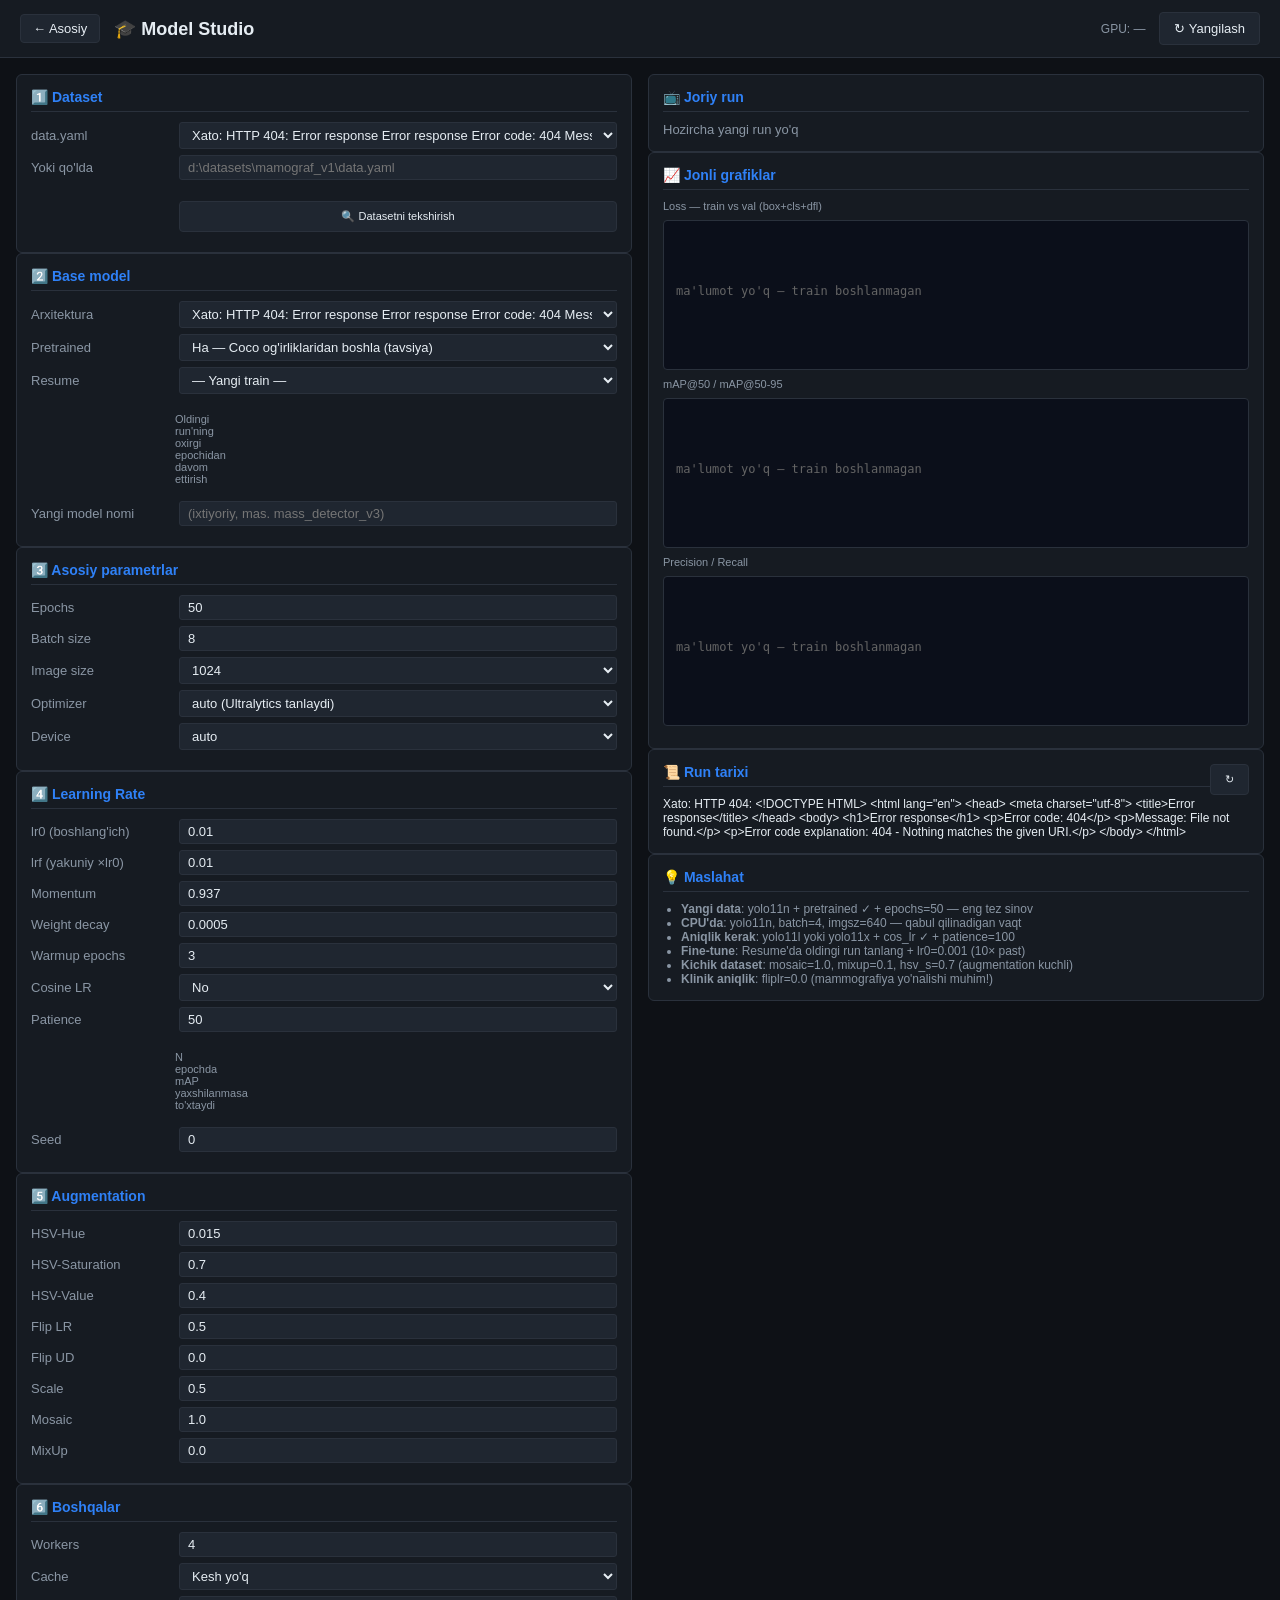
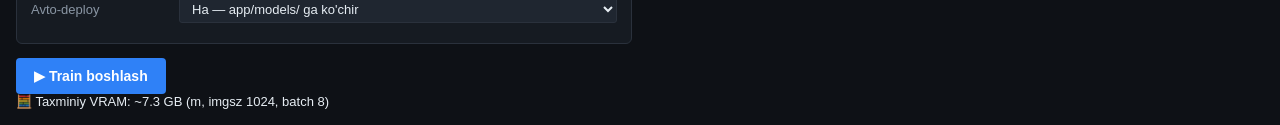
==== app/static/train.html @ b001c093 "Model Studio: GPU training, subprocess + Stop/Resume, jonli grafiklar, dataset/GPU monitor GPU: - (m" ====
<!DOCTYPE html>
<html lang="uz">
<head>
<meta charset="utf-8">
<meta name="viewport" content="width=device-width,initial-scale=1">
<title>🎓 Model Studio — MAMOGRAF</title>
<link rel="stylesheet" href="style.css">
<style>
  body { background: var(--bg, #0a0f1c); color: var(--text, #eee); font-family: -apple-system, sans-serif; margin: 0; }
  .ts-header { padding: 12px 20px; background: var(--panel, #1a1f2e); border-bottom: 1px solid var(--border, #333); display: flex; align-items: center; gap: 14px; }
  .ts-header h1 { font-size: 18px; margin: 0; }
  .ts-back { background: var(--panel-2, #2a2f3e); color: var(--text); border: 1px solid var(--border); padding: 6px 12px; border-radius: 4px; cursor: pointer; text-decoration: none; font-size: 13px }
  .ts-back:hover { border-color: var(--accent, #4a90e2); }
  .ts-grid { display: grid; grid-template-columns: 1fr 1fr; gap: 16px; padding: 16px; max-width: 1400px; margin: 0 auto; }
  @media (max-width: 980px) { .ts-grid { grid-template-columns: 1fr; } }
  .ts-section { background: var(--panel); border: 1px solid var(--border); border-radius: 6px; padding: 14px; }
  .ts-section h2 { font-size: 14px; margin: 0 0 10px; color: var(--accent, #4a90e2); border-bottom: 1px solid var(--border); padding-bottom: 6px }
  .ts-row { display: grid; grid-template-columns: 140px 1fr; gap: 8px; align-items: center; margin: 6px 0; font-size: 13px }
  .ts-row label { color: var(--muted, #888); }
  .ts-row input, .ts-row select { background: var(--panel-2); color: var(--text); border: 1px solid var(--border); border-radius: 3px; padding: 4px 8px; width: 100%; font-size: 13px; box-sizing: border-box }
  .ts-row .ts-hint { grid-column: 1/-1; font-size: 11px; color: var(--muted); margin: -3px 0 4px 144px }
  .ts-actions { display: flex; gap: 8px; margin-top: 14px; align-items: center; }
  .ts-btn-primary { background: var(--accent, #4a90e2); color: #fff; border: 0; padding: 10px 18px; border-radius: 4px; font-size: 14px; cursor: pointer; font-weight: 600 }
  .ts-btn-primary:disabled { opacity: .5; cursor: not-allowed }
  .ts-btn { background: var(--panel-2); color: var(--text); border: 1px solid var(--border); padding: 8px 14px; border-radius: 4px; cursor: pointer; font-size: 13px }
  .ts-status { font-size: 13px; color: var(--muted); }
  .ts-log { font-family: monospace; font-size: 11px; background: #000; color: #0f0; padding: 8px; border-radius: 3px; max-height: 320px; overflow: auto; white-space: pre-wrap; margin-top: 8px }
  .ts-runs { font-size: 12px; max-height: 200px; overflow: auto }
  .ts-runs table { width: 100%; border-collapse: collapse; }
  .ts-runs th, .ts-runs td { padding: 4px 6px; border-bottom: 1px solid var(--border); text-align: left }
  .ts-runs th { background: var(--panel-2); position: sticky; top: 0 }
  .ts-runs tr:hover { background: rgba(74,144,226,0.08); cursor: pointer }
  .ts-status-running { color: #ffb000 }
  .ts-status-done { color: #22c55e }
  .ts-status-failed { color: #ef4444 }
  .ts-status-queued { color: #888 }
  .ts-status-stopped, .ts-status-stopping { color: #f59e0b }
  details summary { cursor: pointer; padding: 4px 0; font-size: 12px; color: var(--muted) }
  .ts-tag { display: inline-block; background: var(--panel-2); color: var(--accent); padding: 1px 6px; border-radius: 3px; font-size: 11px; margin-left: 6px }
  .ts-chart { width: 100%; height: 150px; display: block; margin: 8px 0; background: #0b0f1a; border: 1px solid var(--border); border-radius: 4px }
  .ts-chart-title { font-size: 11px; color: var(--muted); margin: 8px 0 2px }
  .ts-validate { font-size: 12px; margin-top: 8px; border-top: 1px dashed var(--border); padding-top: 8px }
  .ts-validate .vrow { display: flex; justify-content: space-between; padding: 2px 0 }
  .ts-bar { height: 6px; border-radius: 3px; background: var(--accent); display: inline-block; vertical-align: middle }
  .ts-warn { color: #ffb000 } .ts-bad { color: #ef4444 } .ts-ok { color: #22c55e }
  .ts-gpu { font-size: 12px; color: var(--muted); white-space: nowrap }
  .ts-gpu .bar-wrap { display: inline-block; width: 70px; height: 7px; background: #2a2f3e; border-radius: 4px; overflow: hidden; vertical-align: middle; margin: 0 4px }
  .ts-gpu .bar-fill { height: 100%; background: linear-gradient(90deg,#22c55e,#ffb000,#ef4444); }
  #stopBtn { background: #7a1f1f; color: #fff; border: 0; padding: 10px 18px; border-radius: 4px; font-size: 14px; cursor: pointer; font-weight: 600 }
  #stopBtn:hover { background: #a02525 }
</style>
</head>
<body>

<div class="ts-header">
  <a class="ts-back" href="./">← Asosiy</a>
  <h1>🎓 Model Studio</h1>
  <span class="ts-status" id="userInfo"></span>
  <span style="flex:1"></span>
  <span class="ts-gpu" id="gpuInfo" title="GPU holati (nvidia-smi)">GPU: —</span>
  <button class="ts-btn" id="refreshAllBtn">↻ Yangilash</button>
</div>

<div class="ts-grid">

  <!-- LEFT: Konfiguratsiya -->
  <div>
    <div class="ts-section">
      <h2>1️⃣ Dataset</h2>
      <div class="ts-row">
        <label>data.yaml</label>
        <select id="datasetSel"><option value="">— mavjud datasetlar yuklanmoqda —</option></select>
      </div>
      <div class="ts-row">
        <label>Yoki qo'lda</label>
        <input type="text" id="dataYamlPath" placeholder="d:\datasets\mamograf_v1\data.yaml" />
      </div>
      <div class="ts-row"><span></span><span class="ts-hint" id="datasetInfo"></span></div>
      <div class="ts-row"><span></span><button class="ts-btn" id="validateBtn" style="font-size:11px">🔍 Datasetni tekshirish</button></div>
      <div class="ts-validate" id="datasetValidate" hidden></div>
    </div>

    <div class="ts-section">
      <h2>2️⃣ Base model</h2>
      <div class="ts-row">
        <label>Arxitektura</label>
        <select id="baseModelSel"></select>
      </div>
      <div class="ts-row">
        <label>Pretrained</label>
        <select id="pretrainedSel">
          <option value="true">Ha — Coco og'irliklaridan boshla (tavsiya)</option>
          <option value="false">Yo'q — bo'sh og'irliklar (scratch)</option>
        </select>
      </div>
      <div class="ts-row">
        <label>Resume</label>
        <select id="resumeSel">
          <option value="">— Yangi train —</option>
        </select>
        <div class="ts-row"><span></span><span class="ts-hint">Oldingi run'ning oxirgi epochidan davom ettirish</span></div>
      </div>
      <div class="ts-row">
        <label>Yangi model nomi</label>
        <input type="text" id="projectName" placeholder="(ixtiyoriy, mas. mass_detector_v3)" />
      </div>
    </div>

    <div class="ts-section">
      <h2>3️⃣ Asosiy parametrlar</h2>
      <div class="ts-row"><label>Epochs</label><input type="number" id="epochs" value="50" min="1" max="500" /></div>
      <div class="ts-row"><label>Batch size</label><input type="number" id="batch" value="8" min="1" max="64" /></div>
      <div class="ts-row"><label>Image size</label><select id="imgsz">
        <option value="512">512</option><option value="640">640</option>
        <option value="768">768</option><option value="1024" selected>1024</option>
        <option value="1280">1280</option><option value="1536">1536</option>
      </select></div>
      <div class="ts-row"><label>Optimizer</label><select id="optimizer">
        <option value="auto" selected>auto (Ultralytics tanlaydi)</option>
        <option value="SGD">SGD</option>
        <option value="Adam">Adam</option>
        <option value="AdamW">AdamW</option>
      </select></div>
      <div class="ts-row"><label>Device</label><select id="device">
        <option value="">auto</option><option value="cpu">cpu</option>
        <option value="0">GPU 0</option><option value="0,1">GPU 0+1</option>
      </select></div>
    </div>

    <div class="ts-section">
      <h2>4️⃣ Learning Rate</h2>
      <div class="ts-row"><label>lr0 (boshlang'ich)</label><input type="number" id="lr0" value="0.01" step="0.0001" /></div>
      <div class="ts-row"><label>lrf (yakuniy ×lr0)</label><input type="number" id="lrf" value="0.01" step="0.0001" /></div>
      <div class="ts-row"><label>Momentum</label><input type="number" id="momentum" value="0.937" step="0.001" /></div>
      <div class="ts-row"><label>Weight decay</label><input type="number" id="weight_decay" value="0.0005" step="0.0001" /></div>
      <div class="ts-row"><label>Warmup epochs</label><input type="number" id="warmup_epochs" value="3" step="0.5" /></div>
      <div class="ts-row"><label>Cosine LR</label><select id="cos_lr"><option value="false">No</option><option value="true">Yes (cosine schedule)</option></select></div>
      <div class="ts-row"><label>Patience</label><input type="number" id="patience" value="50" min="1" /><div class="ts-row"><span></span><span class="ts-hint">N epochda mAP yaxshilanmasa to'xtaydi</span></div></div>
      <div class="ts-row"><label>Seed</label><input type="number" id="seed" value="0" /></div>
    </div>

    <div class="ts-section">
      <h2>5️⃣ Augmentation</h2>
      <div class="ts-row"><label>HSV-Hue</label><input type="number" id="hsv_h" value="0.015" step="0.005" min="0" max="1" /></div>
      <div class="ts-row"><label>HSV-Saturation</label><input type="number" id="hsv_s" value="0.7" step="0.05" min="0" max="1" /></div>
      <div class="ts-row"><label>HSV-Value</label><input type="number" id="hsv_v" value="0.4" step="0.05" min="0" max="1" /></div>
      <div class="ts-row"><label>Flip LR</label><input type="number" id="fliplr" value="0.5" step="0.05" min="0" max="1" /></div>
      <div class="ts-row"><label>Flip UD</label><input type="number" id="flipud" value="0.0" step="0.05" min="0" max="1" /></div>
      <div class="ts-row"><label>Scale</label><input type="number" id="scale" value="0.5" step="0.05" min="0" max="1" /></div>
      <div class="ts-row"><label>Mosaic</label><input type="number" id="mosaic" value="1.0" step="0.1" min="0" max="1" /></div>
      <div class="ts-row"><label>MixUp</label><input type="number" id="mixup" value="0.0" step="0.05" min="0" max="1" /></div>
    </div>

    <div class="ts-section">
      <h2>6️⃣ Boshqalar</h2>
      <div class="ts-row"><label>Workers</label><input type="number" id="workers" value="4" min="0" max="16" /></div>
      <div class="ts-row"><label>Cache</label><select id="cache">
        <option value="False" selected>Kesh yo'q</option>
        <option value="ram">RAM (tez)</option>
        <option value="disk">Disk</option>
      </select></div>
      <div class="ts-row"><label>Avto-deploy</label><select id="deploy_after">
        <option value="true" selected>Ha — app/models/ ga ko'chir</option>
        <option value="false">Yo'q</option>
      </select></div>
    </div>

    <div class="ts-actions">
      <button class="ts-btn-primary" id="startBtn">▶ Train boshlash</button>
      <button id="stopBtn" hidden>⏹ Stop</button>
      <span class="ts-status" id="startStatus"></span>
    </div>
    <div class="ts-hint" id="vramEstimate" style="margin-left:0"></div>
  </div>

  <!-- RIGHT: Monitor + Run history -->
  <div>
    <div class="ts-section">
      <h2>📺 Joriy run</h2>
      <div class="ts-status" id="currentRun">Hozircha yangi run yo'q</div>
      <div class="ts-log" id="liveLog" hidden></div>
    </div>

    <div class="ts-section">
      <h2>📈 Jonli grafiklar</h2>
      <div class="ts-chart-title">Loss — train vs val (box+cls+dfl)</div>
      <canvas id="chartLoss" class="ts-chart" width="600" height="150"></canvas>
      <div class="ts-chart-title">mAP@50 / mAP@50-95</div>
      <canvas id="chartMap" class="ts-chart" width="600" height="150"></canvas>
      <div class="ts-chart-title">Precision / Recall</div>
      <canvas id="chartPR" class="ts-chart" width="600" height="150"></canvas>
    </div>

    <div class="ts-section">
      <h2>📜 Run tarixi <button class="ts-btn" style="float:right;font-size:11px" id="refreshRunsBtn">↻</button></h2>
      <div class="ts-runs" id="runsTable">yuklanmoqda…</div>
    </div>

    <div class="ts-section">
      <h2>💡 Maslahat</h2>
      <ul style="font-size:12px;color:var(--muted);padding-left:18px;margin:0">
        <li><strong>Yangi data</strong>: yolo11n + pretrained ✓ + epochs=50 — eng tez sinov</li>
        <li><strong>CPU'da</strong>: yolo11n, batch=4, imgsz=640 — qabul qilinadigan vaqt</li>
        <li><strong>Aniqlik kerak</strong>: yolo11l yoki yolo11x + cos_lr ✓ + patience=100</li>
        <li><strong>Fine-tune</strong>: Resume'da oldingi run tanlang + lr0=0.001 (10× past)</li>
        <li><strong>Kichik dataset</strong>: mosaic=1.0, mixup=0.1, hsv_s=0.7 (augmentation kuchli)</li>
        <li><strong>Klinik aniqlik</strong>: fliplr=0.0 (mammografiya yo'nalishi muhim!)</li>
      </ul>
    </div>
  </div>

</div>

<script src="train.js"></script>
</body>
</html>
---- app/static/style.css ----
:root {
  --bg: #0e1116;
  --panel: #161b22;
  --panel-2: #1f2630;
  --border: #2a313c;
  --text: #e6edf3;
  --muted: #8a96a4;
  --accent: #2f81f7;
  --accent-2: #1f6feb;
  --danger: #f85149;
  --warn: #ffb000;
  --ok: #28d97f;
}
* { box-sizing: border-box; }
html, body { height: 100%; margin: 0; }
body {
  font-family: ui-sans-serif, system-ui, "Segoe UI", Roboto, Arial, sans-serif;
  background: var(--bg);
  color: var(--text);
  font-size: 13px;
  overflow: hidden;
}
header {
  display: flex; align-items: center; justify-content: space-between;
  padding: 8px 14px;
  background: var(--panel);
  border-bottom: 1px solid var(--border);
}
header h1 { font-size: 14px; margin: 0; letter-spacing: 0.5px; }
.hint { color: var(--muted); font-size: 12px; flex: 1; text-align: center; }

.user-bar { display: flex; gap: 6px; align-items: center; }
.user-bar #userInfo {
  color: var(--text); font-size: 12px;
  padding: 3px 8px; background: var(--panel-2); border-radius: 9px;
  border: 1px solid var(--border);
}
.user-bar #userInfo .role {
  font-size: 10px; color: var(--accent); margin-left: 4px;
  text-transform: uppercase;
}

.bell-wrap { position: relative; }
.bell-wrap button {
  background: var(--panel-2); border: 1px solid var(--border); color: var(--text);
  padding: 4px 8px; border-radius: 4px; font-size: 14px; cursor: pointer;
  position: relative;
}
.bell-wrap button:hover { border-color: var(--accent); }
.bell-badge {
  position: absolute; top: -4px; right: -4px;
  background: var(--danger); color: #fff;
  border-radius: 9px; padding: 0 5px; font-size: 9px; font-weight: 700;
  min-width: 14px; text-align: center;
  border: 1px solid var(--bg);
}
.bell-dropdown {
  position: absolute; top: calc(100% + 4px); right: 0;
  width: 360px; max-height: 480px; overflow: auto;
  background: var(--panel); border: 1px solid var(--border); border-radius: 6px;
  box-shadow: 0 8px 32px rgba(0,0,0,0.5);
  z-index: 100;
}
.bell-dropdown .head {
  display: flex; justify-content: space-between; align-items: center;
  padding: 8px 12px; border-bottom: 1px solid var(--border);
  font-size: 12px; font-weight: 600;
}
.bell-dropdown .head button {
  background: transparent; border: none; color: var(--accent);
  font-size: 11px; cursor: pointer; padding: 0;
}
.bell-dropdown .head button:hover { text-decoration: underline; }
.bell-dropdown .empty {
  padding: 24px 12px; text-align: center; color: var(--muted); font-size: 12px;
}
.notif-row {
  padding: 8px 12px; border-bottom: 1px solid var(--border);
  cursor: pointer; font-size: 12px;
}
.notif-row:hover { background: var(--panel-2); }
.notif-row.unread { background: rgba(47,129,247,0.06); border-left: 3px solid var(--accent); }
.notif-row .title { font-weight: 600; margin-bottom: 2px; }
.notif-row .meta { color: var(--muted); font-size: 10px; }
.notif-row .body { color: var(--muted); font-size: 11px; margin-top: 2px; }
.notif-kind {
  display: inline-block; padding: 1px 6px; font-size: 9px;
  border-radius: 3px; font-weight: 700; text-transform: uppercase;
  margin-right: 4px;
}
.notif-kind.submitted { background: rgba(255,176,0,0.18); color: var(--warn); }
.notif-kind.approved { background: rgba(40,217,127,0.18); color: var(--ok); }
.notif-kind.rejected { background: rgba(248,81,73,0.18); color: var(--danger); }

.modal {
  position: fixed; inset: 0; background: rgba(0,0,0,0.7);
  display: flex; align-items: center; justify-content: center;
  z-index: 1000;
}
.modal[hidden] { display: none; }
[hidden] { display: none !important; }
.modal-card {
  background: var(--panel); border: 1px solid var(--border);
  border-radius: 8px; padding: 22px 24px; min-width: 320px;
  box-shadow: 0 8px 32px rgba(0,0,0,0.5);
}
.modal-card h2 { margin: 0 0 14px; font-size: 16px; }
.modal-card form { display: flex; flex-direction: column; gap: 10px; }
.modal-card label {
  display: flex; flex-direction: column; gap: 4px;
  color: var(--muted); font-size: 12px;
}
.modal-card input[type="text"],
.modal-card input[type="password"] {
  background: var(--panel-2); border: 1px solid var(--border);
  color: var(--text); padding: 7px 10px; border-radius: 4px; font-size: 13px;
}
.modal-card input:focus { outline: none; border-color: var(--accent); }
.modal-err {
  min-height: 16px; color: var(--danger); font-size: 11px;
}
.modal-actions { display: flex; justify-content: flex-end; gap: 6px; }
.modal-actions button {
  padding: 7px 14px; font-size: 13px;
  background: var(--accent); border-color: var(--accent); color: #fff;
}
.modal-actions button:hover { background: var(--accent-2); }

.modal-card.wide { min-width: 640px; max-width: 90vw; max-height: 80vh; display: flex; flex-direction: column; }
.modal-head { display: flex; align-items: center; justify-content: space-between; margin-bottom: 12px; }
.modal-head h2 { margin: 0; font-size: 16px; }
.modal-close {
  background: transparent; border: none; color: var(--muted);
  font-size: 18px; cursor: pointer; padding: 0 6px;
}
.modal-close:hover { color: var(--text); }
.modal-body { overflow: auto; flex: 1; }

/* Status badges */
.status-pill {
  display: inline-block; padding: 1px 7px; border-radius: 9px;
  font-size: 10px; font-weight: 600; margin-left: 4px;
  text-transform: uppercase; letter-spacing: 0.3px;
  border: 1px solid;
}
.status-draft { background: rgba(138,150,164,0.12); color: var(--muted); border-color: rgba(138,150,164,0.4); }
.status-submitted { background: rgba(255,176,0,0.15); color: var(--warn); border-color: rgba(255,176,0,0.4); }
.status-approved { background: rgba(40,217,127,0.15); color: var(--ok); border-color: rgba(40,217,127,0.4); }
.status-rejected { background: rgba(248,81,73,0.15); color: var(--danger); border-color: rgba(248,81,73,0.4); }

.anno-row .audit { color: var(--muted); font-size: 10px; margin-top: 2px; }
.anno-row .status-actions { display: flex; gap: 4px; flex-wrap: wrap; margin-top: 4px; }
.anno-row .status-btn {
  padding: 2px 7px; font-size: 10px; border-radius: 3px;
  background: var(--panel-2); border: 1px solid var(--border); color: var(--text);
  cursor: pointer;
}
.anno-row .status-btn:hover { border-color: var(--accent); }
.anno-row .status-btn.submit { color: var(--warn); border-color: rgba(255,176,0,0.4); }
.anno-row .status-btn.approve { color: var(--ok); border-color: rgba(40,217,127,0.4); }
.anno-row .status-btn.reject { color: var(--danger); border-color: rgba(248,81,73,0.4); }
.anno-row .status-btn.history { color: var(--muted); }
.anno-row .review-note {
  font-size: 11px; color: var(--danger); font-style: italic;
  background: rgba(248,81,73,0.08); padding: 3px 6px; margin-top: 3px; border-radius: 3px;
}

/* History modal */
.hist-row {
  padding: 8px 10px; border-bottom: 1px solid var(--border);
  font-size: 12px;
}
.hist-row:last-child { border-bottom: none; }
.hist-row .row-head {
  display: flex; gap: 8px; align-items: center;
}
.hist-row .action-pill {
  padding: 1px 7px; font-size: 10px; border-radius: 3px; font-weight: 600;
  text-transform: uppercase;
}
.hist-row .action-create { background: rgba(40,217,127,0.18); color: var(--ok); }
.hist-row .action-update { background: rgba(47,129,247,0.18); color: var(--accent); }
.hist-row .action-delete { background: rgba(248,81,73,0.18); color: var(--danger); }
.hist-row .action-status { background: rgba(255,176,0,0.18); color: var(--warn); }
.hist-row .ts { color: var(--muted); font-size: 11px; }
.hist-row .who { font-weight: 600; }
.hist-row pre {
  margin: 6px 0 0; padding: 6px 8px;
  font-family: ui-monospace, monospace; font-size: 10px;
  background: var(--panel-2); border-radius: 3px;
  white-space: pre-wrap; word-break: break-word;
  max-height: 120px; overflow: auto;
}

/* Admin user table */
.user-table {
  width: 100%; border-collapse: collapse; font-size: 12px;
}
.user-table th, .user-table td {
  padding: 6px 10px; text-align: left;
  border-bottom: 1px solid var(--border);
}
.user-table th { color: var(--muted); font-weight: 600; font-size: 11px; text-transform: uppercase; }
.user-table tr.inactive { opacity: 0.5; }
.user-table .role-pill {
  padding: 1px 7px; border-radius: 3px; font-size: 10px;
  background: var(--panel-2); border: 1px solid var(--border);
}
.user-table .role-admin { color: var(--accent); border-color: rgba(47,129,247,0.4); background: rgba(47,129,247,0.08); }
.user-table .role-reviewer { color: var(--ok); border-color: rgba(40,217,127,0.4); background: rgba(40,217,127,0.08); }
.user-table .row-actions { display: flex; gap: 4px; flex-wrap: wrap; }
.user-table .row-actions button {
  padding: 2px 6px; font-size: 11px;
}
.admin-create-form {
  margin-top: 14px; padding: 12px; background: var(--panel-2);
  border: 1px solid var(--border); border-radius: 4px;
  display: grid; grid-template-columns: 1fr 1fr 1fr 1fr; gap: 8px;
}
.admin-create-form label { display: flex; flex-direction: column; gap: 2px; font-size: 11px; color: var(--muted); }
.admin-create-form input, .admin-create-form select {
  background: var(--bg); border: 1px solid var(--border);
  color: var(--text); padding: 4px 6px; border-radius: 3px; font-size: 12px;
}
.admin-create-form .actions { grid-column: 1/-1; display: flex; justify-content: flex-end; gap: 6px; }
.admin-err { color: var(--danger); font-size: 11px; padding: 4px 0; }

.layout {
  display: grid;
  grid-template-columns: 280px 1fr 340px;
  height: calc(100vh - 38px);
}

aside.sidebar, aside.meta-pane {
  background: var(--panel);
  border-right: 1px solid var(--border);
  overflow: auto;
  display: flex;
  flex-direction: column;
}
aside.meta-pane {
  border-right: none;
  border-left: 1px solid var(--border);
  padding: 0;
}

.tabs { display: flex; border-bottom: 1px solid var(--border); }
.tabs.right { background: var(--panel); }
.tab {
  flex: 1;
  background: transparent;
  color: var(--muted);
  border: none;
  padding: 9px 0;
  cursor: pointer;
  font-size: 12px;
}
.tab.active { color: var(--text); border-bottom: 2px solid var(--accent); }
.badge {
  display: inline-block; min-width: 18px; padding: 1px 5px; margin-left: 4px;
  background: var(--panel-2); border: 1px solid var(--border); border-radius: 9px; font-size: 10px;
}
.anno-pill {
  display: inline-block; min-width: 16px; padding: 0 6px; margin-left: 4px;
  background: rgba(40,217,127,0.18); color: var(--ok);
  border: 1px solid rgba(40,217,127,0.4); border-radius: 9px;
  font-size: 10px; font-weight: 600;
}

.pane { padding: 10px; }
.upload-zone {
  border: 1px dashed var(--border);
  border-radius: 6px;
  padding: 14px;
  text-align: center;
  background: var(--panel-2);
}
.upload-zone.drag { border-color: var(--accent); background: rgba(47,129,247,0.08); }
.upload-zone p { margin: 0 0 10px; color: var(--muted); }
.btn-row { display: flex; gap: 6px; justify-content: center; }

button {
  background: var(--panel-2);
  border: 1px solid var(--border);
  color: var(--text);
  padding: 6px 10px;
  border-radius: 4px;
  cursor: pointer;
  font-size: 12px;
}
button:hover { border-color: var(--accent); }
button:disabled { opacity: 0.5; cursor: not-allowed; }
button.tool.active { background: var(--accent); border-color: var(--accent); color: #fff; }

/* Manual save button: highlighted while there are unsaved changes. */
#saveBtn.pending {
  border-color: var(--warn);
  color: var(--warn);
  font-weight: 600;
}
#saveBtn:disabled { opacity: 0.5; cursor: default; }

/* Radiomics modal */
.radiomics-controls { display: flex; gap: 8px; align-items: center; flex-wrap: wrap; margin-bottom: 10px; }
.radiomics-info { flex: 1; min-width: 180px; font-size: 12px; color: var(--muted); }
.radiomics-info b { color: var(--text); }
.radiomics-table { width: 100%; border-collapse: collapse; margin: 2px 0 10px; font-size: 12px; }
.radiomics-table td { padding: 3px 8px; border-bottom: 1px solid var(--border); }
.radiomics-table td.val { text-align: right; font-variant-numeric: tabular-nums; color: var(--text); }
.radiomics-table td:first-child { color: var(--muted); }
button#invertBtn.active { background: var(--accent); border-color: var(--accent); color: #fff; }

select {
  background: var(--panel-2);
  color: var(--text);
  border: 1px solid var(--border);
  padding: 5px 6px;
  border-radius: 4px;
  font-size: 12px;
}

/* --- Multi-select label dropdown --- */
.ms { position: relative; display: inline-block; vertical-align: middle; }
.ms .ms-toggle {
  background: var(--panel-2);
  color: var(--text);
  border: 1px solid var(--border);
  padding: 5px 22px 5px 8px;
  border-radius: 4px;
  font-size: 12px;
  cursor: pointer;
  min-width: 90px;
  max-width: 220px;
  text-align: left;
  white-space: nowrap;
  overflow: hidden;
  text-overflow: ellipsis;
  position: relative;
}
.ms .ms-toggle::after {
  content: "▾";
  position: absolute;
  right: 7px; top: 50%;
  transform: translateY(-50%);
  color: var(--muted);
  font-size: 10px;
}
.ms .ms-toggle.has-sel { border-color: var(--accent); }
.ms .ms-panel {
  position: absolute;
  z-index: 60;
  top: calc(100% + 4px);
  left: 0;
  min-width: 180px;
  max-height: 280px;
  overflow-y: auto;
  background: var(--panel);
  border: 1px solid var(--border);
  border-radius: 6px;
  box-shadow: 0 8px 24px rgba(0,0,0,0.45);
  padding: 4px;
}
.ms .ms-panel[hidden] { display: none; }
.ms .ms-opt {
  display: flex;
  align-items: center;
  gap: 8px;
  padding: 6px 8px;
  border-radius: 4px;
  cursor: pointer;
  font-size: 12px;
  color: var(--text);
  user-select: none;
}
.ms .ms-opt:hover { background: var(--panel-2); }
.ms .ms-opt input { margin: 0; accent-color: var(--accent); cursor: pointer; }
.ms .ms-opt .ms-dot {
  width: 10px; height: 10px; border-radius: 2px; flex-shrink: 0;
  border: 1px solid rgba(0,0,0,0.4);
}
.ms .ms-opt .ms-name { flex: 1; }
/* Compact variant used inside annotation rows */
.ms.ms-compact .ms-toggle { min-width: 70px; max-width: 160px; padding: 3px 18px 3px 6px; font-size: 11px; }
.anno-row .info .ms { margin-right: 4px; vertical-align: middle; }
.anno-row .info .lbl { display: flex; flex-wrap: wrap; align-items: center; gap: 4px; }

.ai-threshold {
  display: inline-flex; align-items: center; gap: 6px;
  padding: 2px 8px;
  background: var(--panel-2); border: 1px solid var(--border); border-radius: 4px;
  color: var(--muted); font-size: 11px;
}
.ai-threshold input[type="range"] { width: 80px; }
.ai-threshold label { color: var(--text); }

.file-list { list-style: none; padding: 0; margin: 8px 0 0; }
.file-list li {
  padding: 8px 10px;
  border-radius: 4px;
  cursor: pointer;
  border: 1px solid transparent;
  margin-bottom: 4px;
}
.file-list li:hover { background: var(--panel-2); }
.file-list li.active { background: rgba(47,129,247,0.15); border-color: var(--accent); }
.file-list li .name { font-weight: 600; }
.file-list li .meta { color: var(--muted); font-size: 11px; margin-top: 2px; }
.file-list li .row { display: flex; justify-content: space-between; align-items: center; }
.file-list .dir { color: var(--accent); }
.file-list .dir::before { content: "📁  "; }
.file-list .file::before { content: "🖼  "; }
.file-list .delete {
  float: right; background: transparent; border: none; color: var(--muted); cursor: pointer; padding: 0 4px;
}
.file-list .delete:hover { color: var(--danger); }

.crumb { padding: 8px 10px; color: var(--muted); font-size: 12px; word-break: break-all; }

.dash-controls {
  display: flex; gap: 6px; align-items: center;
  padding: 8px 10px; border-bottom: 1px solid var(--border);
  flex-wrap: wrap;
}
.dash-controls select {
  flex: 1; min-width: 140px;
}
.dash-controls .own-toggle {
  display: inline-flex; align-items: center; gap: 4px;
  color: var(--muted); font-size: 11px; cursor: pointer;
}
.dash-meta { padding: 6px 10px; color: var(--muted); font-size: 11px; }
.dash-row .name::before { content: "📋  "; }
.dash-row .name { display: flex; align-items: center; gap: 4px; }
.dash-row { padding: 8px 10px; }

.wl-priority {
  font-size: 9px; padding: 1px 5px; border-radius: 3px; font-weight: 700;
  text-transform: uppercase; margin-left: 4px;
}
.wl-priority.urgent { background: rgba(248,81,73,0.18); color: var(--danger); }
.wl-priority.high   { background: rgba(255,176,0,0.18); color: var(--warn); }
.wl-priority.normal { background: var(--panel-2); color: var(--muted); }
.wl-priority.low    { background: var(--panel-2); color: var(--muted); opacity: 0.5; }
.wl-status-pending     { color: var(--muted); }
.wl-status-in_progress { color: var(--accent); }
.wl-status-done        { color: var(--ok); }
.wl-status-skipped     { color: var(--muted); opacity: 0.5; text-decoration: line-through; }

.patient-overview { padding: 8px 0; }
.patient-overview .pat-head {
  padding: 8px 12px; background: var(--panel-2); border-bottom: 1px solid var(--border);
  margin-bottom: 8px; border-radius: 4px;
}
.patient-overview .pat-head .name { font-size: 16px; font-weight: 600; }
.patient-overview .pat-head .meta { color: var(--muted); font-size: 11px; margin-top: 2px; }
.patient-overview .timeline-item {
  display: flex; gap: 12px; padding: 8px 12px;
  border-left: 2px solid var(--border); margin-left: 12px;
  position: relative;
}
.patient-overview .timeline-item::before {
  content: ""; width: 8px; height: 8px; border-radius: 50%;
  background: var(--accent); position: absolute; left: -5px; top: 14px;
  border: 2px solid var(--bg);
}
.patient-overview .timeline-item.kind-record::before { background: var(--ok); }
.patient-overview .timeline-item.kind-worklist::before { background: var(--warn); }
.patient-overview .timeline-item.kind-dicom::before { background: var(--accent); }
.patient-overview .timeline-item .ts {
  color: var(--muted); font-size: 11px; min-width: 90px;
}
.patient-overview .timeline-item .body { flex: 1; font-size: 12px; }
.patient-overview .timeline-item.dicom-row { cursor: pointer; }
.patient-overview .timeline-item.dicom-row:hover { background: var(--panel-2); }

.deid-section { padding: 8px 0; }
.deid-section h3 { font-size: 12px; color: var(--muted); margin: 12px 0 4px; text-transform: uppercase; }
.deid-table { width: 100%; border-collapse: collapse; font-size: 11px; }
.deid-table td { padding: 4px 8px; border-bottom: 1px solid var(--border); }
.deid-table td:first-child { color: var(--muted); width: 35%; }
.deid-table tr.preserves { background: rgba(40,217,127,0.06); }
.deid-actions { display: flex; gap: 6px; margin-top: 12px; }
.deid-actions button { padding: 8px 14px; }

/* Stats dashboard */
.stats-grid {
  display: grid;
  grid-template-columns: repeat(auto-fill, minmax(140px, 1fr));
  gap: 8px;
  margin-bottom: 14px;
}
.stats-card {
  background: var(--panel-2); border: 1px solid var(--border); border-radius: 6px;
  padding: 10px;
}
.stats-card .lbl {
  font-size: 10px; color: var(--muted); text-transform: uppercase; letter-spacing: 0.5px;
}
.stats-card .num {
  font-size: 22px; font-weight: 700; color: var(--text); margin-top: 4px;
}
.stats-section { margin-top: 14px; }
.stats-section h3 {
  font-size: 12px; color: var(--muted); text-transform: uppercase;
  letter-spacing: 0.5px; margin: 0 0 6px;
}
.stats-bar-row {
  display: grid; grid-template-columns: 140px 1fr 50px; gap: 8px;
  align-items: center; padding: 4px 0;
  font-size: 12px;
}
.stats-bar-row .lbl { color: var(--text); white-space: nowrap; overflow: hidden; text-overflow: ellipsis; }
.stats-bar-row .bar {
  height: 14px; background: var(--accent); border-radius: 3px;
  min-width: 2px;
}
.stats-bar-row .bar.green { background: var(--ok); }
.stats-bar-row .bar.yellow { background: var(--warn); }
.stats-bar-row .bar.red { background: var(--danger); }
.stats-bar-row .num { text-align: right; color: var(--muted); }
.stats-spark {
  display: flex; align-items: flex-end; gap: 2px; height: 50px;
  padding: 4px 0; border-bottom: 1px solid var(--border);
}
.stats-spark .day {
  flex: 1; min-width: 4px;
  background: var(--accent); border-radius: 2px 2px 0 0;
}
.stats-spark .day:hover { background: var(--accent-2); }

/* Annotations overview cards */
.ov-grid {
  display: grid;
  grid-template-columns: repeat(auto-fill, minmax(280px, 1fr));
  gap: 10px;
}
.ov-card {
  background: var(--panel-2); border: 1px solid var(--border); border-radius: 6px;
  padding: 10px; cursor: pointer; transition: border-color 0.15s;
}
.ov-card:hover { border-color: var(--accent); }
.ov-card .ov-name { font-weight: 600; font-size: 13px; }
.ov-card .ov-meta { color: var(--muted); font-size: 11px; margin-top: 2px; }
.ov-card .ov-stats { display: flex; gap: 6px; margin-top: 6px; flex-wrap: wrap; }
.ov-card .ov-pill {
  padding: 1px 6px; border-radius: 9px; font-size: 10px; font-weight: 600;
}
.ov-pill.draft { background: rgba(138,150,164,0.18); color: var(--muted); }
.ov-pill.submitted { background: rgba(255,176,0,0.18); color: var(--warn); }
.ov-pill.approved { background: rgba(40,217,127,0.18); color: var(--ok); }
.ov-pill.rejected { background: rgba(248,81,73,0.18); color: var(--danger); }
.ov-card .ov-labels {
  margin-top: 6px; color: var(--muted); font-size: 10px;
  white-space: nowrap; overflow: hidden; text-overflow: ellipsis;
}
.ov-controls {
  display: flex; gap: 6px; align-items: center;
  margin-bottom: 12px; flex-wrap: wrap;
}
.ov-meta-bar { color: var(--muted); font-size: 11px; margin-bottom: 8px; }

/* ===== Responsive ===== */

.mobile-toggle {
  display: none;
  background: var(--panel-2); border: 1px solid var(--border); color: var(--text);
  padding: 4px 10px; border-radius: 4px; cursor: pointer; font-size: 16px;
}

@media (max-width: 1024px) {
  .layout {
    grid-template-columns: 240px 1fr 280px;
  }
  .toolbar { gap: 4px; padding: 4px 6px; }
  .toolbar button, .toolbar select { padding: 4px 6px; font-size: 11px; }
}

@media (max-width: 768px) {
  body { font-size: 12px; }
  header { padding: 6px 8px; }
  header h1 { font-size: 12px; }
  .hint { font-size: 10px; }

  .mobile-toggle { display: inline-block; }

  .layout {
    display: block;
    height: auto;
    min-height: calc(100vh - 38px);
  }
  .layout > aside.sidebar,
  .layout > aside.meta-pane {
    display: none;
    width: 100%;
    max-height: 50vh;
    border: none;
    border-bottom: 1px solid var(--border);
  }
  .layout > aside.sidebar.open,
  .layout > aside.meta-pane.open {
    display: flex;
  }
  main.viewer {
    height: calc(100vh - 38px);
    min-height: 360px;
  }
  .toolbar { flex-wrap: wrap; }
  .ai-threshold input[type="range"] { width: 60px; }
  .wl-bar { grid-template-columns: 1fr; gap: 6px; }
  .modal-card.wide { min-width: auto; width: 95vw; }
  .admin-create-form { grid-template-columns: 1fr 1fr; }
  .stats-grid { grid-template-columns: repeat(2, 1fr); }
  .stats-bar-row { grid-template-columns: 80px 1fr 40px; }
  .canvas-wrap { touch-action: none; }
  button, select, input[type="text"], input[type="password"] {
    min-height: 32px;
  }
  .file-list li { padding: 10px 8px; }
  .anno-row { padding: 10px 12px; }
  .anno-row .x, .anno-row .status-btn { min-height: 28px; padding: 4px 8px; }
}

@media (max-width: 480px) {
  .toolbar { font-size: 10px; }
  .toolbar button { padding: 4px 5px; }
  .toolbar .sep { display: none; }
  .ai-threshold { display: none; }
  .save-status, .zoomLbl { display: none; }
  .modal-card { padding: 14px 12px; }
  .modal-card.wide { width: 98vw; padding: 10px; }
  .admin-create-form { grid-template-columns: 1fr; }
  .stats-grid { grid-template-columns: 1fr 1fr; }
  .meta-pane .tab { font-size: 11px; padding: 7px 0; }
}

.link-search-bar {
  display: flex; gap: 6px; padding: 8px 10px; border-bottom: 1px solid var(--border);
}
.link-search-bar input {
  flex: 1;
  background: var(--panel-2); border: 1px solid var(--border); color: var(--text);
  padding: 4px 8px; border-radius: 3px; font-size: 12px;
}
.links-meta { padding: 6px 10px; color: var(--muted); font-size: 11px; }
.file-list .link-row .name::before { content: "🔗  "; }
.file-list .link-row { padding: 6px 10px; }

main.viewer {
  display: flex; flex-direction: column;
  background: #000;
  position: relative;
  overflow: hidden;
}
.toolbar {
  display: flex; align-items: center; gap: 6px;
  padding: 6px 10px;
  background: var(--panel);
  border-bottom: 1px solid var(--border);
  flex-wrap: wrap;
}
.toolbar .sep { width: 1px; height: 18px; background: var(--border); margin: 0 4px; }
.toolbar input[type="range"] { vertical-align: middle; }
.toolbar label { color: var(--muted); font-size: 12px; display: inline-flex; align-items: center; gap: 4px; }
.zoomLbl { color: var(--muted); font-size: 12px; margin-left: auto; }
.presence {
  display: inline-flex; gap: 4px; align-items: center;
  padding: 2px 8px; background: rgba(40,217,127,0.12);
  border: 1px solid rgba(40,217,127,0.4); border-radius: 9px;
  color: var(--ok); font-size: 11px; font-weight: 600;
}
.presence::before { content: "● "; font-size: 10px; }

.img-stack svg .remote-cursor {
  fill: rgba(0,0,0,0.85);
  stroke-width: 2;
  vector-effect: non-scaling-stroke;
  pointer-events: none;
}
.img-stack svg .remote-cursor-label {
  font-family: ui-sans-serif, system-ui;
  font-weight: 600;
  paint-order: stroke;
  stroke: rgba(0,0,0,0.85);
  stroke-width: 4;
  stroke-linejoin: round;
  pointer-events: none;
}
.save-status { color: var(--muted); font-size: 12px; min-width: 60px; text-align: right; }
.save-status.dirty { color: var(--warn); }
.save-status.saved { color: var(--ok); }
.save-status.err { color: var(--danger); }

.canvas-wrap {
  flex: 1;
  overflow: hidden;
  position: relative;
  background: #000;
  cursor: grab;
}
.canvas-wrap.dragging { cursor: grabbing; }
.canvas-wrap.drawing { cursor: crosshair; }

.canvas {
  position: absolute;
  inset: 0;
  display: flex;
  align-items: center;
  justify-content: center;
}
.empty { color: var(--muted); position: absolute; }

.sr-view {
  position: absolute; inset: 0;
  overflow: auto; padding: 30px 50px;
  background: var(--bg); color: var(--text);
  font-family: ui-sans-serif, system-ui, "Segoe UI", sans-serif;
}
.sr-view .sr-head {
  background: var(--panel); border: 1px solid var(--border);
  padding: 16px; border-radius: 6px; margin-bottom: 18px;
}
.sr-view .sr-head h2 {
  margin: 0 0 6px; color: var(--accent); font-size: 16px;
}
.sr-view .sr-head .meta { color: var(--muted); font-size: 12px; }
.sr-view .sr-flag {
  display: inline-block; padding: 2px 8px; margin-left: 6px;
  background: var(--panel-2); border: 1px solid var(--border);
  border-radius: 9px; font-size: 10px; text-transform: uppercase;
}
.sr-view .sr-item {
  padding: 6px 0; border-bottom: 1px solid var(--border);
}
.sr-view .sr-item:last-child { border-bottom: none; }
.sr-view .sr-item .lbl {
  font-weight: 600; color: var(--muted); font-size: 11px;
  text-transform: uppercase; letter-spacing: 0.4px;
  margin-bottom: 2px;
}
.sr-view .sr-item .val {
  white-space: pre-wrap; word-break: break-word;
  font-size: 12px; line-height: 1.5;
}
.sr-view .sr-item.depth-1 { padding-left: 0; }
.sr-view .sr-item.depth-2 { padding-left: 18px; }
.sr-view .sr-item.depth-3 { padding-left: 36px; }
.sr-view .sr-item.depth-4 { padding-left: 54px; }

.img-stack {
  position: relative;
  transform-origin: center center;
  line-height: 0;
}
.img-stack img {
  display: block;
  max-width: none; max-height: none;
  user-select: none;
  -webkit-user-drag: none;
  image-rendering: -webkit-optimize-contrast;
}
.img-stack svg {
  position: absolute;
  inset: 0;
  width: 100%;
  height: 100%;
  pointer-events: none;
  overflow: visible;
}
.img-stack svg .box {
  fill-opacity: 0.10;
  stroke-width: 2;
  vector-effect: non-scaling-stroke;
  pointer-events: all;
  cursor: pointer;
}
.img-stack svg .box.selected {
  stroke-width: 3;
  filter: drop-shadow(0 0 4px rgba(255,255,255,0.6));
}
.img-stack svg .preview {
  fill: none;
  stroke: #ffd24d;
  stroke-width: 2;
  vector-effect: non-scaling-stroke;
  stroke-dasharray: 6 4;
  pointer-events: none;
}
.img-stack svg .suggestion {
  fill: rgba(255,210,77,0.10);
  stroke: #ffd24d;
  stroke-width: 2;
  vector-effect: non-scaling-stroke;
  stroke-dasharray: 8 4;
  pointer-events: all;
  cursor: pointer;
}
.img-stack svg .suggestion:hover {
  fill: rgba(255,210,77,0.22);
  stroke-width: 3;
}
.img-stack svg .sug-label {
  font-family: ui-monospace, "Cascadia Mono", Menlo, monospace;
  fill: #ffd24d;
  paint-order: stroke;
  stroke: rgba(0,0,0,0.85);
  stroke-width: 4;
  stroke-linejoin: round;
  pointer-events: none;
  dominant-baseline: text-after-edge;
}
.img-stack svg .handle {
  fill: #fff;
  stroke: #000;
  stroke-width: 1;
  vector-effect: non-scaling-stroke;
  pointer-events: all;
}
.img-stack svg .handle:hover { fill: #ffd24d; }
.img-stack svg .handle.midpoint { fill: #28d97f; }
.img-stack svg .handle.midpoint:hover { fill: #ffd24d; }

.img-stack svg .poly {
  fill-opacity: 0.10;
  stroke-width: 2;
  vector-effect: non-scaling-stroke;
  pointer-events: all;
  cursor: pointer;
}
.img-stack svg .poly.selected {
  stroke-width: 3;
  filter: drop-shadow(0 0 4px rgba(255,255,255,0.6));
}
.img-stack svg .poly-preview {
  fill: rgba(255,210,77,0.10);
  stroke: #ffd24d;
  stroke-width: 2;
  vector-effect: non-scaling-stroke;
  stroke-dasharray: 6 4;
  pointer-events: none;
}
.img-stack svg .poly-vertex {
  fill: #ffd24d;
  stroke: #000;
  stroke-width: 1;
  vector-effect: non-scaling-stroke;
  pointer-events: all;
}
.img-stack.drawing-poly svg { pointer-events: all; cursor: crosshair; }
.img-stack.drawing-poly svg .box,
.img-stack.drawing-poly svg .poly { pointer-events: none; }
.img-stack svg .label {
  font-family: ui-monospace, "Cascadia Mono", Menlo, monospace;
  fill: #fff;
  paint-order: stroke;
  stroke: rgba(0,0,0,0.85);
  stroke-width: 4;
  stroke-linejoin: round;
  pointer-events: none;
  dominant-baseline: text-after-edge;
}
.img-stack.drawing svg { pointer-events: all; cursor: crosshair; }
.img-stack.drawing svg .box { pointer-events: none; }

.wl-bar {
  display: grid;
  grid-template-columns: 1fr 1fr;
  gap: 12px;
  padding: 8px 12px;
  background: var(--panel);
  border-top: 1px solid var(--border);
}
.wl-group { display: flex; align-items: center; gap: 8px; }
.wl-group label { color: var(--muted); font-size: 12px; display: flex; align-items: center; gap: 6px; }
.wl-group input[type="number"] {
  width: 80px;
  background: var(--panel-2);
  border: 1px solid var(--border);
  color: var(--text);
  padding: 3px 6px;
  border-radius: 3px;
  font-size: 12px;
}
.wl-group input[type="range"] { flex: 1; }

.rpane { padding: 0; overflow: auto; }
.meta { width: 100%; border-collapse: collapse; font-size: 12px; }
.meta td { padding: 4px 6px; vertical-align: top; word-break: break-all; }
.meta td:first-child { color: var(--muted); width: 40%; }
.meta tr:nth-child(odd) { background: var(--panel-2); }

.anno-list { display: flex; flex-direction: column; }
.anno-empty { padding: 16px 14px; color: var(--muted); font-size: 12px; line-height: 1.5; }
.anno-empty kbd {
  background: var(--panel-2); border: 1px solid var(--border); border-bottom-width: 2px;
  border-radius: 3px; padding: 1px 5px; font-family: inherit; font-size: 11px;
}
.anno-row {
  padding: 8px 12px;
  border-bottom: 1px solid var(--border);
  display: flex; gap: 8px; align-items: center;
  cursor: pointer;
}
.anno-row:hover { background: var(--panel-2); }
.anno-row.selected { background: rgba(47,129,247,0.18); }
.anno-row .swatch { width: 12px; height: 12px; border-radius: 2px; flex-shrink: 0; border: 1px solid rgba(0,0,0,0.4); }
.anno-row .info { flex: 1; min-width: 0; }
.anno-row .info .lbl { font-weight: 600; }
.anno-row .info .meta-row { color: var(--muted); font-size: 11px; margin-top: 1px; }
.anno-row .info select {
  font-size: 11px;
  padding: 1px 3px;
  margin-right: 4px;
}
.anno-row .x { background: transparent; border: none; color: var(--muted); cursor: pointer; padding: 2px 6px; font-size: 14px; }
.anno-row .x:hover { color: var(--danger); }

/* Report pane */
.report-input {
  padding: 10px 12px; border-bottom: 1px solid var(--border);
  background: var(--panel-2);
  color: var(--muted); font-size: 11px;
  word-break: break-all;
}
.report-input b { color: var(--text); }
.report-empty {
  padding: 16px 14px; color: var(--muted); font-size: 12px; line-height: 1.6;
}
.report-section-title {
  padding: 8px 12px;
  color: var(--muted); font-size: 11px; text-transform: uppercase; letter-spacing: 0.5px;
  border-bottom: 1px solid var(--border);
}
.report-candidate {
  display: block; width: calc(100% - 16px);
  margin: 6px 8px;
  padding: 8px 10px;
  text-align: left;
  background: var(--panel-2);
  border: 1px solid var(--border);
  border-radius: 4px;
  color: var(--text);
  font-size: 12px;
}
.report-candidate:hover { border-color: var(--accent); }
.cand-actions { display: flex; gap: 6px; margin-top: 8px; }
.cand-btn {
  flex: 1;
  background: var(--bg);
  border: 1px solid var(--border);
  color: var(--text);
  padding: 5px 8px;
  border-radius: 3px;
  font-size: 11px;
  cursor: pointer;
}
.cand-btn:hover { border-color: var(--accent); }
.cand-btn.link {
  background: rgba(47,129,247,0.18);
  border-color: rgba(47,129,247,0.4);
  color: var(--accent);
  font-weight: 600;
}
.cand-btn.link:hover { background: rgba(47,129,247,0.30); }
.report-candidate .top { display: flex; justify-content: space-between; align-items: center; gap: 6px; }
.report-candidate .cand-dismiss {
  background: transparent; border: none; color: var(--muted);
  cursor: pointer; padding: 2px 6px; font-size: 14px;
  line-height: 1; flex-shrink: 0;
}
.report-candidate .cand-dismiss:hover { color: var(--danger); background: rgba(248,81,73,0.1); border-radius: 3px; }
.report-candidate .name { font-weight: 600; }
.report-candidate .score {
  font-size: 10px; padding: 1px 6px; border-radius: 9px;
  background: rgba(47,129,247,0.18); color: var(--accent);
  border: 1px solid rgba(47,129,247,0.4);
}
.report-candidate .score.high { background: rgba(40,217,127,0.18); color: var(--ok); border-color: rgba(40,217,127,0.4); }
.report-candidate .score.med { background: rgba(255,176,0,0.18); color: var(--warn); border-color: rgba(255,176,0,0.4); }
.report-candidate .meta-line { color: var(--muted); font-size: 11px; margin-top: 2px; }

.link-banner {
  display: flex; align-items: center; justify-content: space-between; gap: 8px;
  padding: 8px 12px;
  background: rgba(40,217,127,0.12);
  border-bottom: 1px solid rgba(40,217,127,0.4);
  color: var(--ok);
  font-size: 12px;
}
.link-banner.linked b { color: var(--ok); }
.link-action {
  background: var(--panel-2);
  border: 1px solid var(--border);
  color: var(--muted);
  padding: 3px 8px;
  border-radius: 3px;
  font-size: 11px;
  cursor: pointer;
}
.link-action:hover { color: var(--text); border-color: var(--accent); }
.link-action.primary {
  background: rgba(47,129,247,0.18);
  border-color: rgba(47,129,247,0.4);
  color: var(--accent);
  margin-top: 6px;
  font-weight: 600;
}
.link-action.primary:hover { background: rgba(47,129,247,0.30); }

.report-patient {
  padding: 10px 12px;
  border-bottom: 1px solid var(--border);
}
.report-patient .name { font-size: 14px; font-weight: 600; }
.report-patient .id { color: var(--muted); font-size: 11px; margin-top: 2px; }
.report-patient .switch {
  margin-top: 6px; background: transparent; border: none;
  color: var(--accent); cursor: pointer; padding: 0; font-size: 11px;
}
.report-patient .switch:hover { text-decoration: underline; }

.record-card {
  border-bottom: 1px solid var(--border);
}
.record-card > summary {
  list-style: none;
  padding: 8px 12px; cursor: pointer;
  background: var(--panel-2);
  font-size: 12px;
  display: flex; gap: 8px; align-items: center;
}
.record-card > summary::-webkit-details-marker { display: none; }
.record-card > summary::before {
  content: "▶"; color: var(--muted); font-size: 9px; transition: transform 0.15s;
}
.record-card[open] > summary::before { transform: rotate(90deg); }
.record-card > summary:hover { background: rgba(47,129,247,0.08); }
.record-card > summary .date { font-weight: 600; color: var(--accent); }
.record-card > summary .code { color: var(--muted); font-size: 10px; padding: 1px 5px; background: var(--bg); border-radius: 3px; }
.record-body { padding: 6px 12px 10px; }
.record-section { margin: 8px 0 0; }
.record-section-label {
  color: var(--muted); font-size: 10px; text-transform: uppercase; letter-spacing: 0.5px;
  font-weight: 600; margin-bottom: 3px;
}
.record-section pre {
  margin: 0; padding: 6px 8px;
  white-space: pre-wrap; word-break: break-word;
  font-family: ui-monospace, "Cascadia Mono", Menlo, monospace;
  font-size: 11px; line-height: 1.45;
  color: var(--text); background: var(--panel-2);
  border-radius: 3px;
  max-height: 240px; overflow: auto;
}

.report-search {
  padding: 8px 12px; border-bottom: 1px solid var(--border);
  display: flex; gap: 6px;
}
.report-search input {
  flex: 1;
  background: var(--panel-2); border: 1px solid var(--border);
  color: var(--text); padding: 4px 8px; border-radius: 3px; font-size: 12px;
}
.report-search button { padding: 4px 10px; }
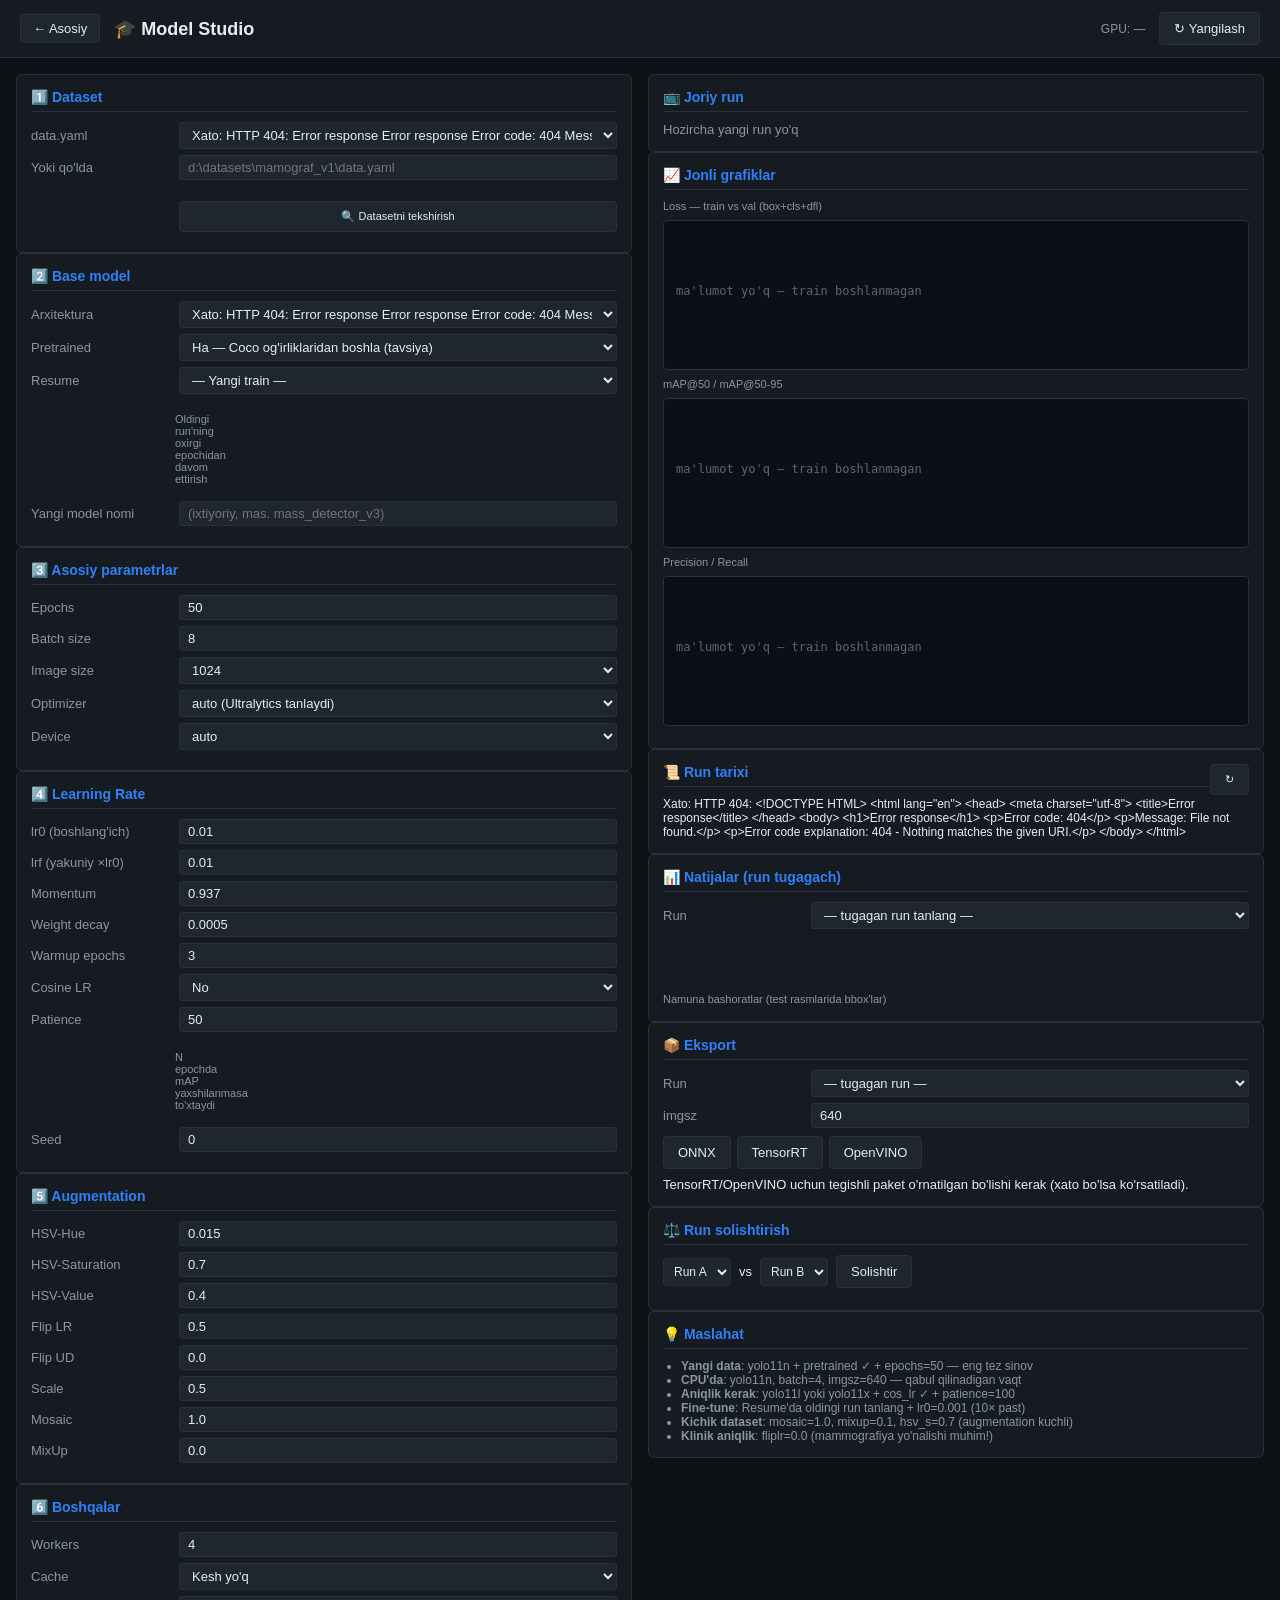
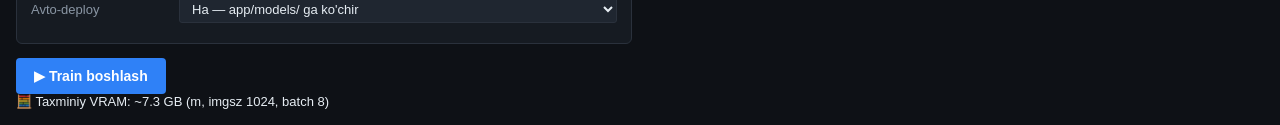
==== commit 3e13c6e2: "Model Studio: natijalar paneli, ONNX/TensorRT/OpenVINO eksport, run solishtirish Backend (main.py): " ====
--- a/app/static/train.html
+++ b/app/static/train.html
@@ -197,6 +197,45 @@
     </div>
 
     <div class="ts-section">
+      <h2>📊 Natijalar (run tugagach)</h2>
+      <div class="ts-row">
+        <label>Run</label>
+        <select id="resultRunSel"><option value="">— tugagan run tanlang —</option></select>
+      </div>
+      <div id="resultBtns" style="display:flex;gap:6px;flex-wrap:wrap;margin:8px 0"></div>
+      <div id="resultImgWrap" style="text-align:center;min-height:40px"></div>
+      <div class="ts-chart-title">Namuna bashoratlar (test rasmlarida bbox'lar)</div>
+      <div id="resultPreds" style="display:flex;gap:6px;flex-wrap:wrap"></div>
+    </div>
+
+    <div class="ts-section">
+      <h2>📦 Eksport</h2>
+      <div class="ts-row">
+        <label>Run</label>
+        <select id="exportRunSel"><option value="">— tugagan run —</option></select>
+      </div>
+      <div class="ts-row"><label>imgsz</label><input type="number" id="exportImgsz" value="640" min="64" max="2048" /></div>
+      <div style="display:flex;gap:6px;margin:8px 0;flex-wrap:wrap">
+        <button class="ts-btn" id="exportOnnx">ONNX</button>
+        <button class="ts-btn" id="exportTrt">TensorRT</button>
+        <button class="ts-btn" id="exportVino">OpenVINO</button>
+      </div>
+      <div class="ts-status" id="exportStatus"></div>
+      <div class="ts-hint">TensorRT/OpenVINO uchun tegishli paket o'rnatilgan bo'lishi kerak (xato bo'lsa ko'rsatiladi).</div>
+    </div>
+
+    <div class="ts-section">
+      <h2>⚖️ Run solishtirish</h2>
+      <div style="display:flex;gap:8px;align-items:center;margin-bottom:8px;flex-wrap:wrap">
+        <select id="cmpRunA"><option value="">Run A</option></select>
+        <span>vs</span>
+        <select id="cmpRunB"><option value="">Run B</option></select>
+        <button class="ts-btn" id="cmpBtn">Solishtir</button>
+      </div>
+      <div id="cmpResult" style="font-size:12px"></div>
+    </div>
+
+    <div class="ts-section">
       <h2>💡 Maslahat</h2>
       <ul style="font-size:12px;color:var(--muted);padding-left:18px;margin:0">
         <li><strong>Yangi data</strong>: yolo11n + pretrained ✓ + epochs=50 — eng tez sinov</li>
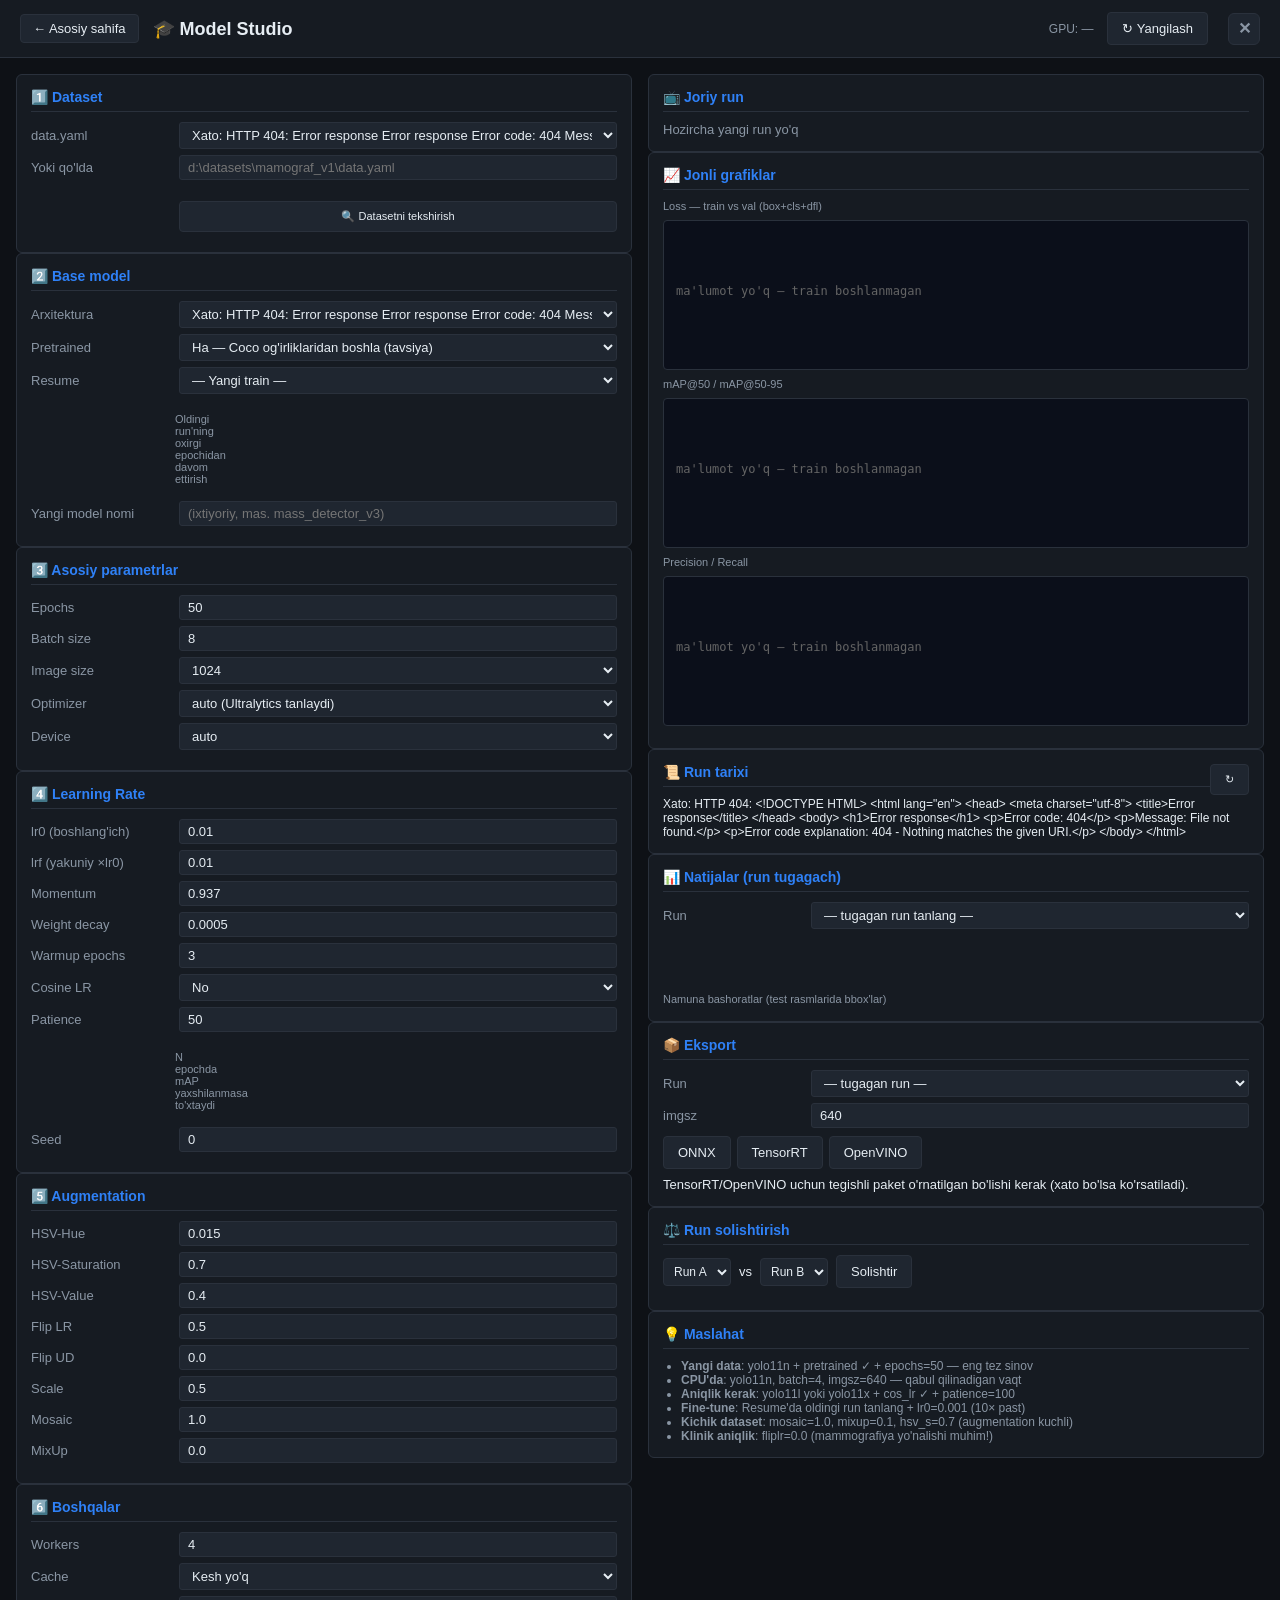
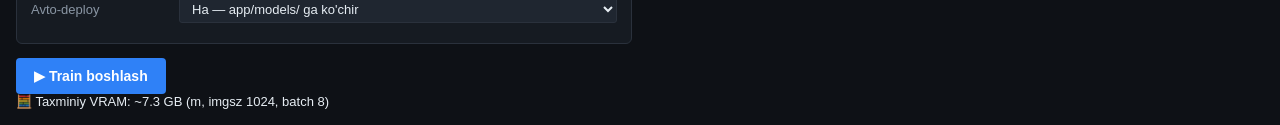
==== commit cac319e6: "26-27 iyun sessiyasi: masofaviy GPU training, Ollama hisobot, landing, brute-force himoyasi, UI Maso" ====
--- a/app/static/train.html
+++ b/app/static/train.html
@@ -11,6 +11,11 @@
   .ts-header h1 { font-size: 18px; margin: 0; }
   .ts-back { background: var(--panel-2, #2a2f3e); color: var(--text); border: 1px solid var(--border); padding: 6px 12px; border-radius: 4px; cursor: pointer; text-decoration: none; font-size: 13px }
   .ts-back:hover { border-color: var(--accent, #4a90e2); }
+  .ts-close { margin-left:6px; width:32px; height:32px; display:inline-flex; align-items:center;
+    justify-content:center; background:var(--panel-2,#2a2f3e); color:var(--muted,#8a96a4);
+    border:1px solid var(--border,#333); border-radius:6px; cursor:pointer; text-decoration:none;
+    font-size:16px; font-weight:700; line-height:1 }
+  .ts-close:hover { border-color:#ef4444; color:#ef4444 }
   .ts-grid { display: grid; grid-template-columns: 1fr 1fr; gap: 16px; padding: 16px; max-width: 1400px; margin: 0 auto; }
   @media (max-width: 980px) { .ts-grid { grid-template-columns: 1fr; } }
   .ts-section { background: var(--panel); border: 1px solid var(--border); border-radius: 6px; padding: 14px; }
@@ -53,12 +58,13 @@
 <body>
 
 <div class="ts-header">
-  <a class="ts-back" href="./">← Asosiy</a>
+  <a class="ts-back" href="/app">← Asosiy sahifa</a>
   <h1>🎓 Model Studio</h1>
   <span class="ts-status" id="userInfo"></span>
   <span style="flex:1"></span>
   <span class="ts-gpu" id="gpuInfo" title="GPU holati (nvidia-smi)">GPU: —</span>
   <button class="ts-btn" id="refreshAllBtn">↻ Yangilash</button>
+  <a class="ts-close" href="/app" title="Yopish (asosiy sahifaga qaytish)">✕</a>
 </div>
 
 <div class="ts-grid">
--- a/app/static/style.css
+++ b/app/static/style.css
@@ -266,6 +266,8 @@
   border: 1px solid rgba(40,217,127,0.4); border-radius: 9px;
   font-size: 10px; font-weight: 600;
 }
+/* Annotatsiyasi bor fayl/papka nomi boshqa (yashil) rangda */
+.file-list .name.has-anno { color: var(--ok); }
 
 .pane { padding: 10px; }
 .upload-zone {
@@ -346,31 +348,38 @@
   font-size: 10px;
 }
 .ms .ms-toggle.has-sel { border-color: var(--accent); }
-.ms .ms-panel {
-  position: absolute;
-  z-index: 60;
-  top: calc(100% + 4px);
-  left: 0;
-  min-width: 180px;
-  max-height: 280px;
+.ms .ms-panel, .ms-panel.ms-portal {
+  position: fixed;
+  z-index: 9999;
+  min-width: 220px;
+  max-height: 320px;
   overflow-y: auto;
+  overflow-x: hidden;
   background: var(--panel);
   border: 1px solid var(--border);
   border-radius: 6px;
   box-shadow: 0 8px 24px rgba(0,0,0,0.45);
   padding: 4px;
-}
-.ms .ms-panel[hidden] { display: none; }
-.ms .ms-opt {
+  /* Bitta ustun: har element o'z satrida */
   display: flex;
+  flex-direction: column;
+  gap: 2px;
+}
+.ms .ms-panel[hidden], .ms-panel.ms-portal[hidden] { display: none; }
+.ms .ms-opt, .ms-panel.ms-portal .ms-opt {
+  display: flex;
+  flex-direction: row;
+  flex-wrap: nowrap;
   align-items: center;
   gap: 8px;
+  width: 100%;
   padding: 6px 8px;
   border-radius: 4px;
   cursor: pointer;
   font-size: 12px;
   color: var(--text);
   user-select: none;
+  box-sizing: border-box;
 }
 .ms .ms-opt:hover { background: var(--panel-2); }
 .ms .ms-opt input { margin: 0; accent-color: var(--accent); cursor: pointer; }
@@ -378,7 +387,13 @@
   width: 10px; height: 10px; border-radius: 2px; flex-shrink: 0;
   border: 1px solid rgba(0,0,0,0.4);
 }
-.ms .ms-opt .ms-name { flex: 1; }
+.ms .ms-opt .ms-name, .ms-panel.ms-portal .ms-opt .ms-name {
+  flex: 1 1 auto;
+  min-width: 0;
+  white-space: nowrap;
+  overflow: hidden;
+  text-overflow: ellipsis;
+}
 /* Compact variant used inside annotation rows */
 .ms.ms-compact .ms-toggle { min-width: 70px; max-width: 160px; padding: 3px 18px 3px 6px; font-size: 11px; }
 .anno-row .info .ms { margin-right: 4px; vertical-align: middle; }
@@ -652,14 +667,34 @@
   overflow: hidden;
 }
 .toolbar {
-  display: flex; align-items: center; gap: 6px;
-  padding: 6px 10px;
+  display: flex; align-items: center; gap: 5px;
+  padding: 4px 8px;
   background: var(--panel);
   border-bottom: 1px solid var(--border);
   flex-wrap: wrap;
 }
-.toolbar .sep { width: 1px; height: 18px; background: var(--border); margin: 0 4px; }
-.toolbar input[type="range"] { vertical-align: middle; }
+.toolbar .sep { width: 1px; height: 18px; background: var(--border); margin: 0 3px; }
+.toolbar button, .toolbar > select { padding: 4px 8px; }
+
+/* Toolbar ochiluvchi menyulari (Eksport / Ko'proq) — ixchamlik uchun */
+.tb-menu { position: relative; display: inline-block; }
+.tb-menu-btn.open { background: var(--accent); border-color: var(--accent); color: #fff; }
+.tb-menu-panel {
+  position: absolute; top: calc(100% + 4px); right: 0; z-index: 60;
+  display: flex; flex-direction: column; gap: 4px;
+  background: var(--panel); border: 1px solid var(--border);
+  border-radius: 6px; padding: 6px; min-width: 160px;
+  box-shadow: 0 8px 26px rgba(0,0,0,0.45);
+}
+.tb-menu-panel[hidden] { display: none; }
+.tb-menu-panel button, .tb-menu-panel select {
+  width: 100%; text-align: left; margin: 0;
+}
+.tb-menu-panel button[hidden], .tb-menu-panel select[hidden] { display: none; }
+.toolbar input[type="range"] { vertical-align: middle; width: 96px; }
+.toolbar > label { font-size: 11px; }
+.toolbar > select { max-width: 150px; }
+#aiModelSelect { max-width: 140px; }
 .toolbar label { color: var(--muted); font-size: 12px; display: inline-flex; align-items: center; gap: 4px; }
 .zoomLbl { color: var(--muted); font-size: 12px; margin-left: auto; }
 .presence {
@@ -758,6 +793,21 @@
   -webkit-user-drag: none;
   image-rendering: -webkit-optimize-contrast;
 }
+/* (A3) Uncertainty heatmap overlay — DICOM ustida joylashadi */
+.img-stack #uncertaintyOverlay {
+  position: absolute;
+  inset: 0;
+  width: 100%;
+  height: 100%;
+  pointer-events: none;
+  mix-blend-mode: screen;
+  opacity: 0.85;
+  z-index: 1;
+}
+#aiHeatmapBtn.active {
+  background: linear-gradient(135deg, #ff9933, #ff3333);
+  color: #fff;
+}
 .img-stack svg {
   position: absolute;
   inset: 0;
@@ -776,6 +826,105 @@
 .img-stack svg .box.selected {
   stroke-width: 3;
   filter: drop-shadow(0 0 4px rgba(255,255,255,0.6));
+}
+
+/* (C1) 4-view side-by-side grid */
+.four-view {
+  position: absolute;
+  inset: 0;
+  display: grid;
+  grid-template-columns: 1fr 1fr;
+  grid-template-rows: 1fr 1fr;
+  gap: 6px;
+  padding: 8px;
+  background: #000;
+  z-index: 5;
+  overflow: hidden;
+}
+.four-view .fv-cell {
+  position: relative;
+  background: #111;
+  border: 1px solid #333;
+  overflow: hidden;
+  display: flex;
+  align-items: center;
+  justify-content: center;
+}
+.four-view .fv-cell.empty { background: #050505; border-style: dashed; color: #555; font-size: 12px; }
+.four-view .fv-cell img {
+  max-width: 100%;
+  max-height: 100%;
+  object-fit: contain;
+  cursor: pointer;
+}
+.four-view .fv-label {
+  position: absolute;
+  top: 4px; left: 6px;
+  background: rgba(0,0,0,0.6);
+  color: #ffd24d;
+  padding: 2px 8px;
+  border-radius: 3px;
+  font-size: 12px;
+  font-weight: 600;
+  pointer-events: none;
+}
+.four-view .fv-close {
+  position: absolute;
+  top: 6px; right: 8px;
+  background: rgba(180,40,40,0.8);
+  color: #fff;
+  border: 0;
+  padding: 4px 10px;
+  border-radius: 3px;
+  cursor: pointer;
+  font-size: 12px;
+  z-index: 6;
+}
+#fourViewBtn.active { background: var(--accent, #4a90e2); color: #fff; }
+
+/* (B2) Ruler / Angle */
+.img-stack svg .measure-line {
+  stroke-width: 2;
+  vector-effect: non-scaling-stroke;
+  pointer-events: stroke;
+  cursor: pointer;
+}
+.img-stack svg .measure-line.selected { stroke-width: 3; }
+.img-stack svg .measure-preview {
+  stroke: #ffd24d;
+  stroke-width: 2;
+  stroke-dasharray: 6 3;
+  vector-effect: non-scaling-stroke;
+  fill: none;
+  pointer-events: none;
+}
+.img-stack svg .measure-dot {
+  stroke-width: 1.5;
+  vector-effect: non-scaling-stroke;
+  pointer-events: none;
+}
+.img-stack svg .measure-text {
+  font-weight: 600;
+  pointer-events: none;
+}
+
+/* (A2) AI ishonch zonalari — bbox + polygon uchun */
+.img-stack svg .ai-zone-auto_accept {
+  stroke-dasharray: none;
+  stroke-width: 2.5;
+}
+.img-stack svg .ai-zone-review {
+  stroke-dasharray: 6 3;
+  stroke-width: 2.5;
+}
+.img-stack svg .ai-zone-suspect {
+  stroke-dasharray: 3 3;
+  stroke-width: 3;
+  animation: ai-suspect-pulse 1.4s ease-in-out infinite;
+}
+@keyframes ai-suspect-pulse {
+  0%, 100% { opacity: 1.0; stroke-width: 3; }
+  50%      { opacity: 0.55; stroke-width: 4; }
 }
 .img-stack svg .preview {
   fill: none;
@@ -848,6 +997,12 @@
 .img-stack.drawing-poly svg { pointer-events: all; cursor: crosshair; }
 .img-stack.drawing-poly svg .box,
 .img-stack.drawing-poly svg .poly { pointer-events: none; }
+/* Ruler/Angle (drawing-measure) va Smart-click (drawing-smart) uchun SVG click
+   yoqiladi — aks holda pointer-events:none tufayli bosish ishlamaydi (bug fix). */
+.img-stack.drawing-measure svg,
+.img-stack.drawing-smart svg { pointer-events: all; cursor: crosshair; }
+.img-stack.drawing-measure svg .box, .img-stack.drawing-measure svg .poly,
+.img-stack.drawing-smart svg .box, .img-stack.drawing-smart svg .poly { pointer-events: none; }
 .img-stack svg .label {
   font-family: ui-monospace, "Cascadia Mono", Menlo, monospace;
   fill: #fff;
@@ -863,11 +1018,35 @@
 
 .wl-bar {
   display: grid;
-  grid-template-columns: 1fr 1fr;
-  gap: 12px;
-  padding: 8px 12px;
+  grid-template-columns: 1fr 1fr auto;
+  gap: 10px;
+  padding: 5px 12px;
   background: var(--panel);
   border-top: 1px solid var(--border);
+}
+/* (B4) Mammografiya W/L presetlari — bir qatorda ixcham */
+.wl-presets { display: flex; align-items: center; gap: 5px; flex-wrap: nowrap; }
+.wl-preset-label { color: var(--muted); font-size: 11px; margin-right: 2px; }
+.wl-preset {
+  background: var(--panel-2);
+  border: 1px solid var(--border);
+  color: var(--text);
+  padding: 3px 8px;
+  border-radius: 4px;
+  cursor: pointer;
+  font-size: 12px;
+  white-space: nowrap;
+}
+.wl-preset:hover { background: var(--accent-2, #2d3748); border-color: var(--accent, #4a90e2); }
+.wl-preset.active { background: var(--accent, #4a90e2); color: #fff; border-color: var(--accent, #4a90e2); }
+.wl-preset-custom {
+  background: var(--panel-2);
+  border: 1px solid var(--border);
+  color: var(--text);
+  padding: 3px 6px;
+  border-radius: 4px;
+  font-size: 12px;
+  max-width: 120px;
 }
 .wl-group { display: flex; align-items: center; gap: 8px; }
 .wl-group label { color: var(--muted); font-size: 12px; display: flex; align-items: center; gap: 6px; }
@@ -1062,3 +1241,34 @@
   color: var(--text); padding: 4px 8px; border-radius: 3px; font-size: 12px;
 }
 .report-search button { padding: 4px 10px; }
+
+/* ===== Xavf tahlili (benign/malignant klassifikator) ===== */
+#riskBtn.tool { }
+.risk-head {
+  display: flex; justify-content: space-between; align-items: baseline;
+  font-size: 18px; font-weight: 700; margin-bottom: 10px;
+}
+.risk-head .risk-conf { font-size: 13px; opacity: 0.8; color: var(--text); }
+.risk-bar {
+  display: flex; height: 30px; border-radius: 6px; overflow: hidden;
+  border: 1px solid var(--border); margin-bottom: 12px; background: #1a1a1a;
+}
+.risk-bar-mal { background: linear-gradient(90deg,#ff7875,#ff4d4f); }
+.risk-bar-ben { background: linear-gradient(90deg,#28d97f,#1aa860); }
+.risk-bar-mal, .risk-bar-ben {
+  display: flex; align-items: center; justify-content: center;
+  color: #fff; font-size: 12px; font-weight: 700; white-space: nowrap;
+  transition: width 0.4s ease;
+}
+.risk-meta {
+  display: flex; flex-wrap: wrap; gap: 14px; font-size: 13px;
+  color: var(--muted); margin-bottom: 10px;
+}
+.risk-meta b { color: var(--text); }
+.risk-note { padding: 8px 10px; border-radius: 5px; font-size: 13px; margin-bottom: 10px; }
+.risk-note.ok { background: rgba(40,217,127,0.12); color: #8ff0c0; }
+.risk-note.warn { background: rgba(255,193,7,0.14); color: #ffd24d; }
+.risk-disclaimer {
+  font-size: 12px; color: var(--muted); border-top: 1px solid var(--border);
+  padding-top: 8px; line-height: 1.5;
+}
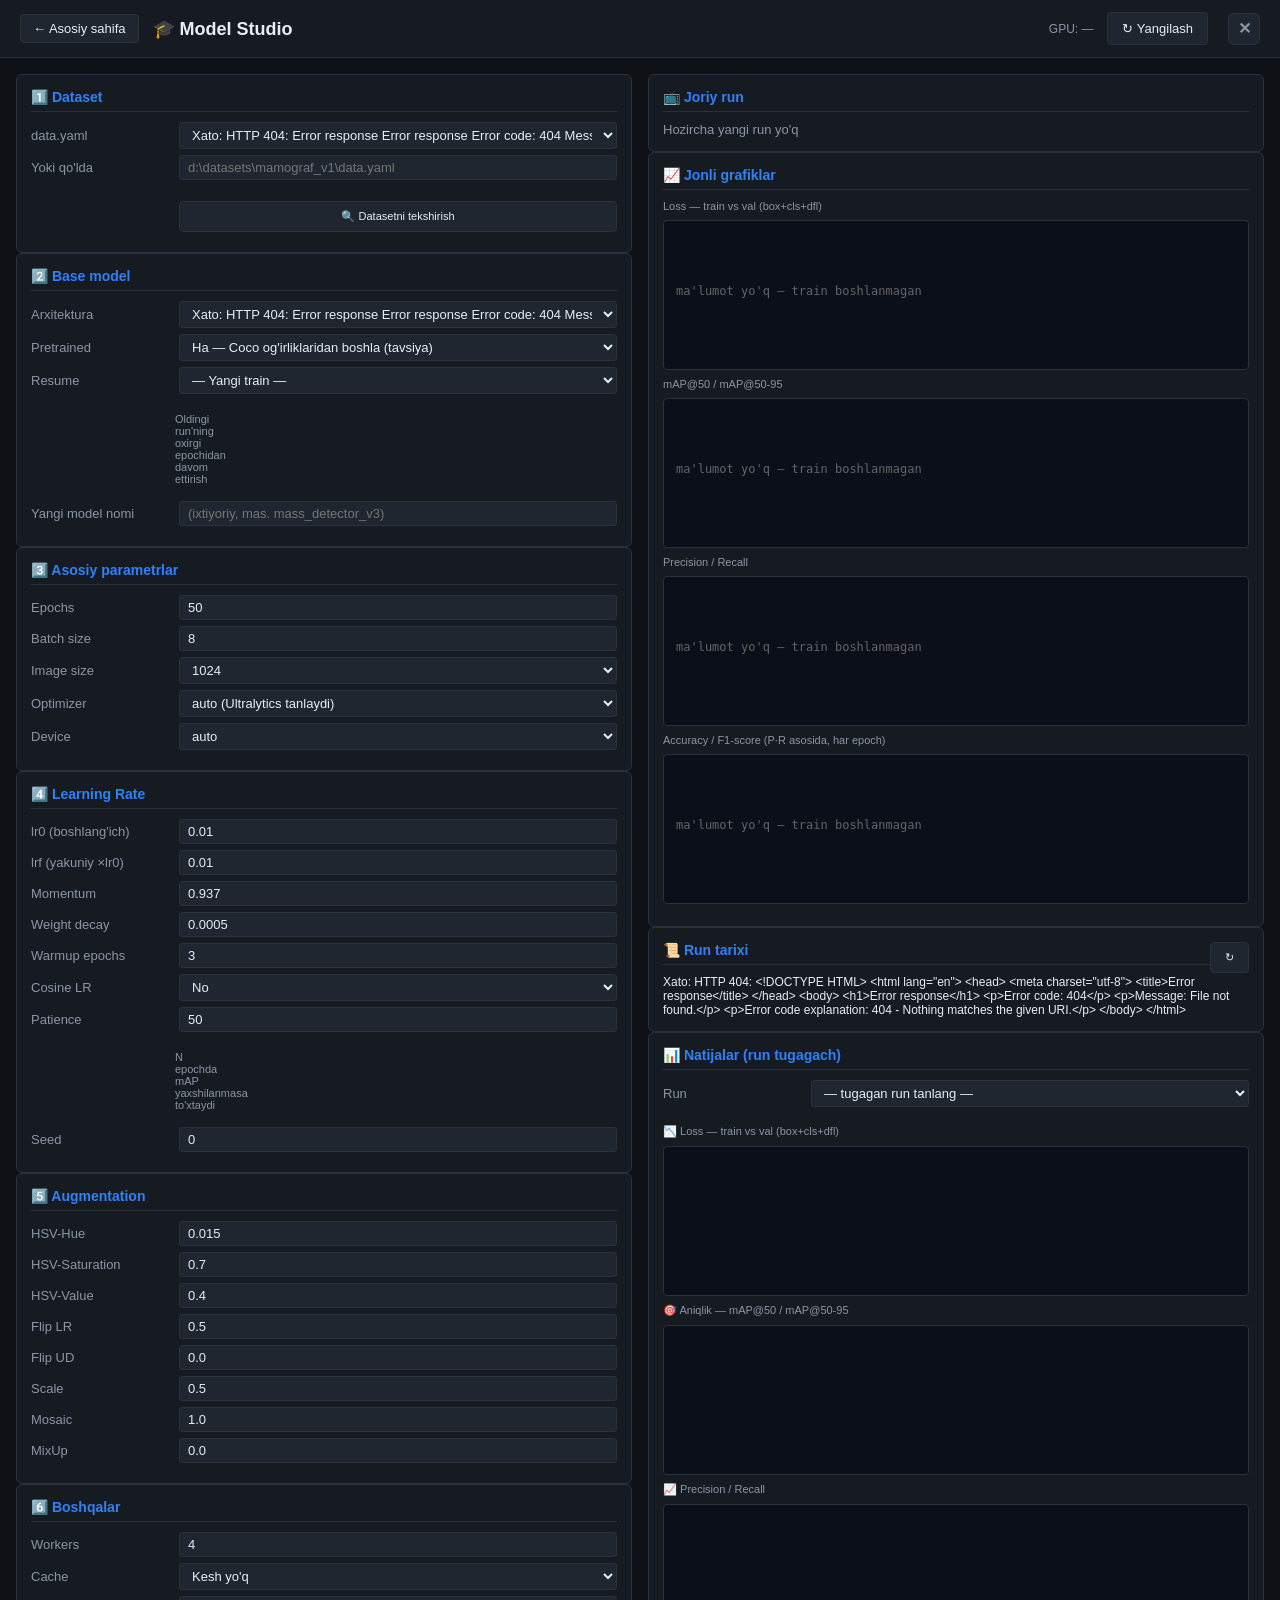
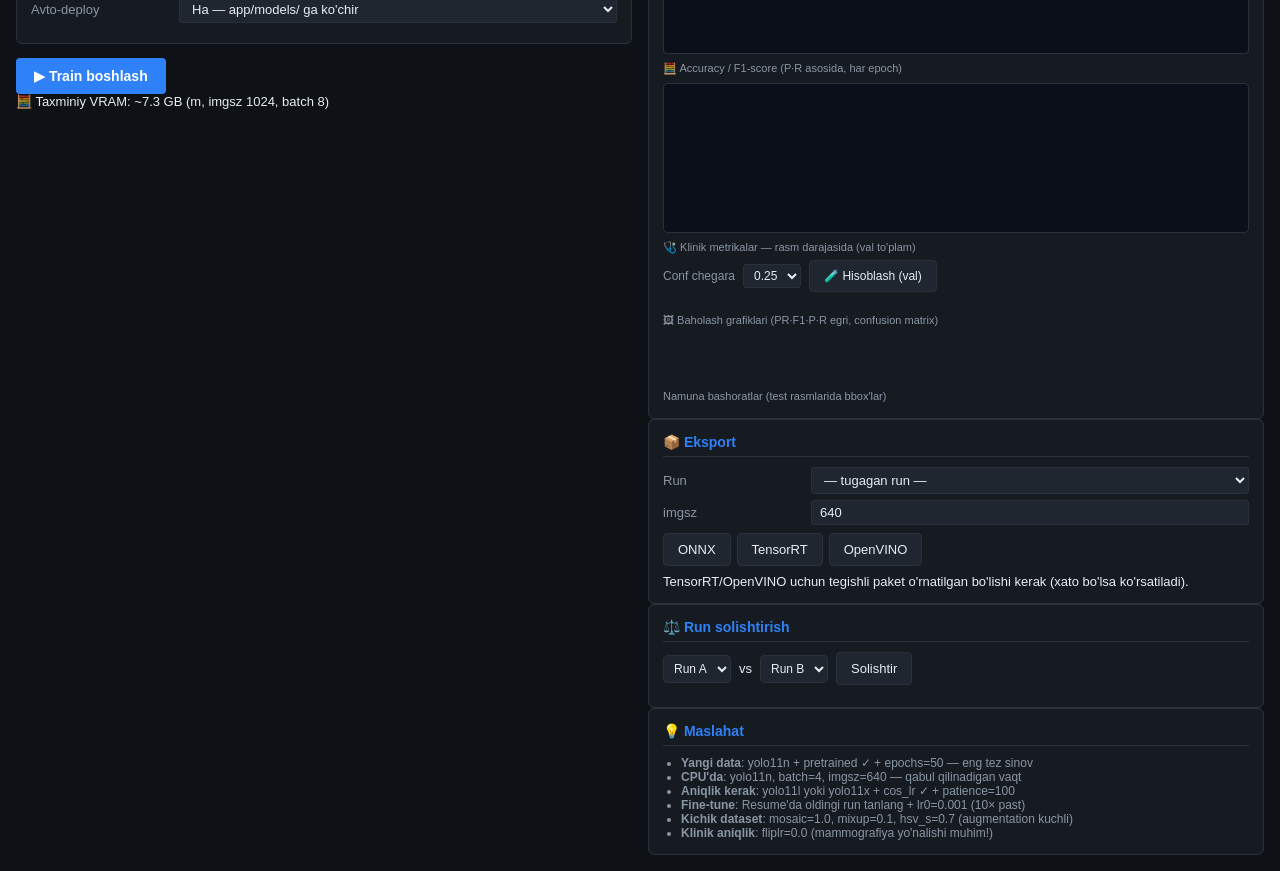
==== commit 39206c8c: "Training eval + avtomatik annotatsiya + kunlik zaxira (8-sessiya ishlari) - /api/training/eval/{run_" ====
--- a/app/static/train.html
+++ b/app/static/train.html
@@ -6,6 +6,10 @@
 <title>🎓 Model Studio — MAMOGRAF</title>
 <link rel="stylesheet" href="style.css">
 <style>
+  /* style.css'dagi global "body{overflow:hidden;height:100%}" (asosiy ilova uchun)
+     train.html'ga ham meros bo'lib, sahifa viewport'dan baland bo'lsa skrolni o'chiradi.
+     Shu yerda override qilamiz — vertikal skrol qaytadi. */
+  html, body { height: auto; min-height: 100%; overflow-x: hidden; overflow-y: auto; }
   body { background: var(--bg, #0a0f1c); color: var(--text, #eee); font-family: -apple-system, sans-serif; margin: 0; }
   .ts-header { padding: 12px 20px; background: var(--panel, #1a1f2e); border-bottom: 1px solid var(--border, #333); display: flex; align-items: center; gap: 14px; }
   .ts-header h1 { font-size: 18px; margin: 0; }
@@ -53,6 +57,22 @@
   .ts-gpu .bar-fill { height: 100%; background: linear-gradient(90deg,#22c55e,#ffb000,#ef4444); }
   #stopBtn { background: #7a1f1f; color: #fff; border: 0; padding: 10px 18px; border-radius: 4px; font-size: 14px; cursor: pointer; font-weight: 600 }
   #stopBtn:hover { background: #a02525 }
+  .ts-metric-cards { display: flex; gap: 8px; flex-wrap: wrap; margin: 10px 0 4px }
+  .ts-mcard { flex: 1; min-width: 78px; background: var(--panel-2, #2a2f3e); border: 1px solid var(--border, #333); border-radius: 6px; padding: 8px 6px; text-align: center }
+  .ts-mcard .v { font-size: 19px; font-weight: 700; line-height: 1.1 }
+  .ts-mcard .l { font-size: 10px; color: var(--muted, #888); margin-top: 3px }
+  .ts-params { width: 100%; border-collapse: collapse; font-size: 12px; margin: 6px 0 2px }
+  .ts-params td { padding: 3px 6px; border-bottom: 1px solid var(--border, #333) }
+  .ts-params td:first-child { color: var(--muted, #888); width: 55% }
+  .ts-params code { color: var(--text, #eee) }
+  .ts-cm { border-collapse: collapse; font-size: 12px; margin-top: 6px }
+  .ts-cm th, .ts-cm td { border: 1px solid var(--border, #333); padding: 5px 10px; text-align: center }
+  .ts-cm th { background: var(--panel-2, #2a2f3e); color: var(--muted, #888); font-weight: 600 }
+  .ts-cm .good { color: #22c55e; font-weight: 700 } .ts-cm .bad { color: #ef4444; font-weight: 700 }
+  .ts-mbars { flex: 1; min-width: 220px; font-size: 12px }
+  .ts-mbars .mrow { display: grid; grid-template-columns: 118px 1fr 46px; gap: 6px; align-items: center; margin: 4px 0 }
+  .ts-mbars .mtrack { height: 12px; background: var(--panel-2, #2a2f3e); border-radius: 6px; overflow: hidden }
+  .ts-mbars .mfill { height: 100%; border-radius: 6px }
 </style>
 </head>
 <body>
@@ -195,6 +215,8 @@
       <canvas id="chartMap" class="ts-chart" width="600" height="150"></canvas>
       <div class="ts-chart-title">Precision / Recall</div>
       <canvas id="chartPR" class="ts-chart" width="600" height="150"></canvas>
+      <div class="ts-chart-title">Accuracy / F1-score (P·R asosida, har epoch)</div>
+      <canvas id="chartAF" class="ts-chart" width="600" height="150"></canvas>
     </div>
 
     <div class="ts-section">
@@ -208,6 +230,42 @@
         <label>Run</label>
         <select id="resultRunSel"><option value="">— tugagan run tanlang —</option></select>
       </div>
+
+      <!-- Yakuniy metrikalar (accuracy) -->
+      <div id="resultSummary" class="ts-metric-cards"></div>
+
+      <!-- To'liq o'qitish parametrlari -->
+      <div id="resultParams"></div>
+
+      <!-- Tanlangan run grafiklari: loss / accuracy / precision-recall -->
+      <div class="ts-chart-title">📉 Loss — train vs val (box+cls+dfl)</div>
+      <canvas id="chartLossR" class="ts-chart" width="600" height="140"></canvas>
+      <div class="ts-chart-title">🎯 Aniqlik — mAP@50 / mAP@50-95</div>
+      <canvas id="chartMapR" class="ts-chart" width="600" height="140"></canvas>
+      <div class="ts-chart-title">📈 Precision / Recall</div>
+      <canvas id="chartPRR" class="ts-chart" width="600" height="140"></canvas>
+      <div class="ts-chart-title">🧮 Accuracy / F1-score (P·R asosida, har epoch)</div>
+      <canvas id="chartAFR" class="ts-chart" width="600" height="140"></canvas>
+
+      <!-- Rasm-darajali klinik metrikalar (Sensitivity/Specificity uchun TN kerak —
+           u faqat rasm darajasida mavjud: lezyonsiz rasm bo'sh chiqsa = TN) -->
+      <div class="ts-chart-title">🩺 Klinik metrikalar — rasm darajasida (val to'plam)</div>
+      <div style="display:flex;gap:8px;align-items:center;flex-wrap:wrap;margin:6px 0">
+        <label style="font-size:12px;color:var(--muted)">Conf chegara</label>
+        <select id="evalConf" style="background:var(--panel-2);color:var(--text);border:1px solid var(--border);border-radius:3px;padding:3px 6px;font-size:12px">
+          <option value="0.10">0.10</option>
+          <option value="0.25" selected>0.25</option>
+          <option value="0.40">0.40</option>
+          <option value="0.50">0.50</option>
+        </select>
+        <button class="ts-btn" id="evalBtn" style="font-size:12px">🧪 Hisoblash (val)</button>
+        <span class="ts-status" id="evalStatus"></span>
+      </div>
+      <div id="evalCards" class="ts-metric-cards"></div>
+      <div id="evalDetail" style="display:flex;gap:14px;flex-wrap:wrap;align-items:flex-start"></div>
+
+      <!-- Grafik rasmlar: ROC/PR egri, confusion matrix, F1/P/R egri -->
+      <div class="ts-chart-title">🖼 Baholash grafiklari (PR·F1·P·R egri, confusion matrix)</div>
       <div id="resultBtns" style="display:flex;gap:6px;flex-wrap:wrap;margin:8px 0"></div>
       <div id="resultImgWrap" style="text-align:center;min-height:40px"></div>
       <div class="ts-chart-title">Namuna bashoratlar (test rasmlarida bbox'lar)</div>
--- a/app/static/style.css
+++ b/app/static/style.css
@@ -804,6 +804,16 @@
   opacity: 0.85;
   z-index: 1;
 }
+/* GMIC saliency (malignant diqqat zonasi) — DICOM ustida */
+.img-stack #gmicOverlay {
+  position: absolute;
+  inset: 0;
+  width: 100%;
+  height: 100%;
+  pointer-events: none;
+  opacity: 0.8;
+  z-index: 1;
+}
 #aiHeatmapBtn.active {
   background: linear-gradient(135deg, #ff9933, #ff3333);
   color: #fff;
@@ -829,49 +839,97 @@
 }
 
 /* (C1) 4-view side-by-side grid */
+/* (C1) Study hanging — chap eskiz rail + 2×2 grid / yonma-yon pair */
 .four-view {
   position: absolute;
   inset: 0;
-  display: grid;
-  grid-template-columns: 1fr 1fr;
-  grid-template-rows: 1fr 1fr;
+  display: flex;
   gap: 6px;
-  padding: 8px;
+  padding: 6px;
   background: #000;
   z-index: 5;
   overflow: hidden;
 }
-.four-view .fv-cell {
+/* Chap rail — real DICOM eskizlar */
+.four-view .sv-rail {
+  flex: 0 0 118px;
+  display: flex;
+  flex-direction: column;
+  gap: 6px;
+  overflow: auto;
+  background: #0b0f17;
+  border: 1px solid #1c2740;
+  border-radius: 6px;
+  padding: 6px;
+}
+.four-view .sv-rail-title {
+  color: #6ea8ff; font-size: 11px; font-weight: 700;
+  letter-spacing: 2px; text-align: center; padding: 2px 0 5px;
+  border-bottom: 1px solid #1c2740;
+}
+.four-view .sv-thumb {
+  position: relative;
+  background: #05070c;
+  border: 1px solid #1c2740;
+  border-radius: 4px;
+  aspect-ratio: 3 / 4;
+  display: flex; align-items: center; justify-content: center;
+  overflow: hidden; cursor: pointer;
+  transition: border-color .12s, box-shadow .12s;
+}
+.four-view .sv-thumb:hover { border-color: #3a5f9e; }
+.four-view .sv-thumb img { max-width: 100%; max-height: 100%; object-fit: contain; }
+.four-view .sv-thumb.active { border-color: #4a90e2; box-shadow: 0 0 0 1px #4a90e2; }
+.four-view .sv-thumb.empty { border-style: dashed; cursor: default; }
+.four-view .sv-thumb-cap {
+  position: absolute; bottom: 2px; left: 3px;
+  background: rgba(0,0,0,0.6); color: #ffd24d;
+  font-size: 10px; font-weight: 600; padding: 0 4px; border-radius: 2px;
+}
+.four-view .sv-thumb-x { color: #334; font-size: 20px; }
+/* Asosiy maydon */
+.four-view .sv-main { position: relative; flex: 1; min-width: 0; }
+.four-view .sv-stage {
+  position: absolute; inset: 0;
+  display: grid; gap: 6px;
+}
+.four-view .sv-stage-grid {
+  grid-template-columns: 1fr 1fr;
+  grid-template-rows: 1fr 1fr;
+}
+.four-view .sv-stage-pair {
+  grid-template-columns: 1fr 1fr;
+  grid-template-rows: 1fr;
+}
+.four-view .sv-cell {
   position: relative;
   background: #111;
   border: 1px solid #333;
   overflow: hidden;
-  display: flex;
-  align-items: center;
-  justify-content: center;
-}
-.four-view .fv-cell.empty { background: #050505; border-style: dashed; color: #555; font-size: 12px; }
-.four-view .fv-cell img {
-  max-width: 100%;
-  max-height: 100%;
-  object-fit: contain;
-  cursor: pointer;
-}
+  display: flex; align-items: center; justify-content: center;
+}
+.four-view .sv-cell.empty { background: #050505; border-style: dashed; color: #555; font-size: 12px; }
+.four-view .sv-cell img {
+  max-width: 100%; max-height: 100%;
+  object-fit: contain; cursor: pointer;
+}
+.four-view .sv-empty-txt { color: #556; font-size: 13px; }
 .four-view .fv-label {
   position: absolute;
   top: 4px; left: 6px;
   background: rgba(0,0,0,0.6);
-  color: #ffd24d;
+  color: #4fd0ff;
   padding: 2px 8px;
   border-radius: 3px;
   font-size: 12px;
   font-weight: 600;
   pointer-events: none;
+  z-index: 2;
 }
 .four-view .fv-close {
   position: absolute;
   top: 6px; right: 8px;
-  background: rgba(180,40,40,0.8);
+  background: rgba(180,40,40,0.85);
   color: #fff;
   border: 0;
   padding: 4px 10px;
@@ -880,7 +938,57 @@
   font-size: 12px;
   z-index: 6;
 }
+.four-view .sv-back {
+  position: absolute;
+  top: 6px; right: 92px;
+  background: rgba(40,90,160,0.9);
+  color: #fff;
+  border: 0;
+  padding: 4px 10px;
+  border-radius: 3px;
+  cursor: pointer;
+  font-size: 12px;
+  z-index: 6;
+}
 #fourViewBtn.active { background: var(--accent, #4a90e2); color: #fff; }
+#diagBtn.tool { background: #1b3a2a; }
+
+/* 🩺 Tashxis paneli (o'ng panel tepasida) */
+.diag-box {
+  margin: 6px; padding: 8px 10px; border-radius: 6px;
+  border: 1px solid var(--border); background: var(--panel-2, #161b26);
+  font-size: 12px;
+}
+.diag-box.mal { border-color: #e0556b; background: rgba(224,85,107,0.08); }
+.diag-box.ben { border-color: #28d97f; background: rgba(40,217,127,0.08); }
+.diag-box .diag-head {
+  display: flex; justify-content: space-between; align-items: center;
+  font-weight: 600; color: var(--muted); font-size: 11px;
+  text-transform: uppercase; letter-spacing: 0.4px; margin-bottom: 4px;
+}
+.diag-box .diag-x {
+  background: transparent; border: 0; color: var(--muted);
+  cursor: pointer; font-size: 13px; padding: 0 2px;
+}
+.diag-box .diag-top { font-size: 18px; font-weight: 700; margin-bottom: 6px; }
+.diag-box.mal .diag-top { color: #ff7088; }
+.diag-box.ben .diag-top { color: #3fe08f; }
+.diag-box .diag-top small { font-size: 12px; opacity: 0.75; font-weight: 600; }
+.diag-row { display: flex; align-items: center; gap: 6px; margin: 3px 0; }
+.diag-row .diag-k { flex: 0 0 96px; color: var(--text); }
+.diag-row .diag-bar { flex: 1; height: 8px; background: rgba(255,255,255,0.08); border-radius: 4px; overflow: hidden; }
+.diag-row .diag-bar i { display: block; height: 100%; background: var(--muted); }
+.diag-row.hot .diag-bar i { background: currentColor; }
+.diag-box.mal .diag-row.hot { color: #ff7088; }
+.diag-box.ben .diag-row.hot { color: #3fe08f; }
+.diag-row .diag-v { flex: 0 0 44px; text-align: right; color: var(--muted); }
+.diag-box .diag-note { margin-top: 6px; font-size: 10px; color: var(--muted); }
+.diag-box .diag-heat {
+  margin-top: 8px; width: 100%; padding: 5px; font-size: 12px;
+  background: var(--panel); border: 1px solid var(--border);
+  border-radius: 4px; cursor: pointer; color: var(--text);
+}
+.diag-box .diag-heat.on { background: linear-gradient(135deg,#ff9933,#ff3333); color: #fff; border-color: #ff5050; }
 
 /* (B2) Ruler / Angle */
 .img-stack svg .measure-line {
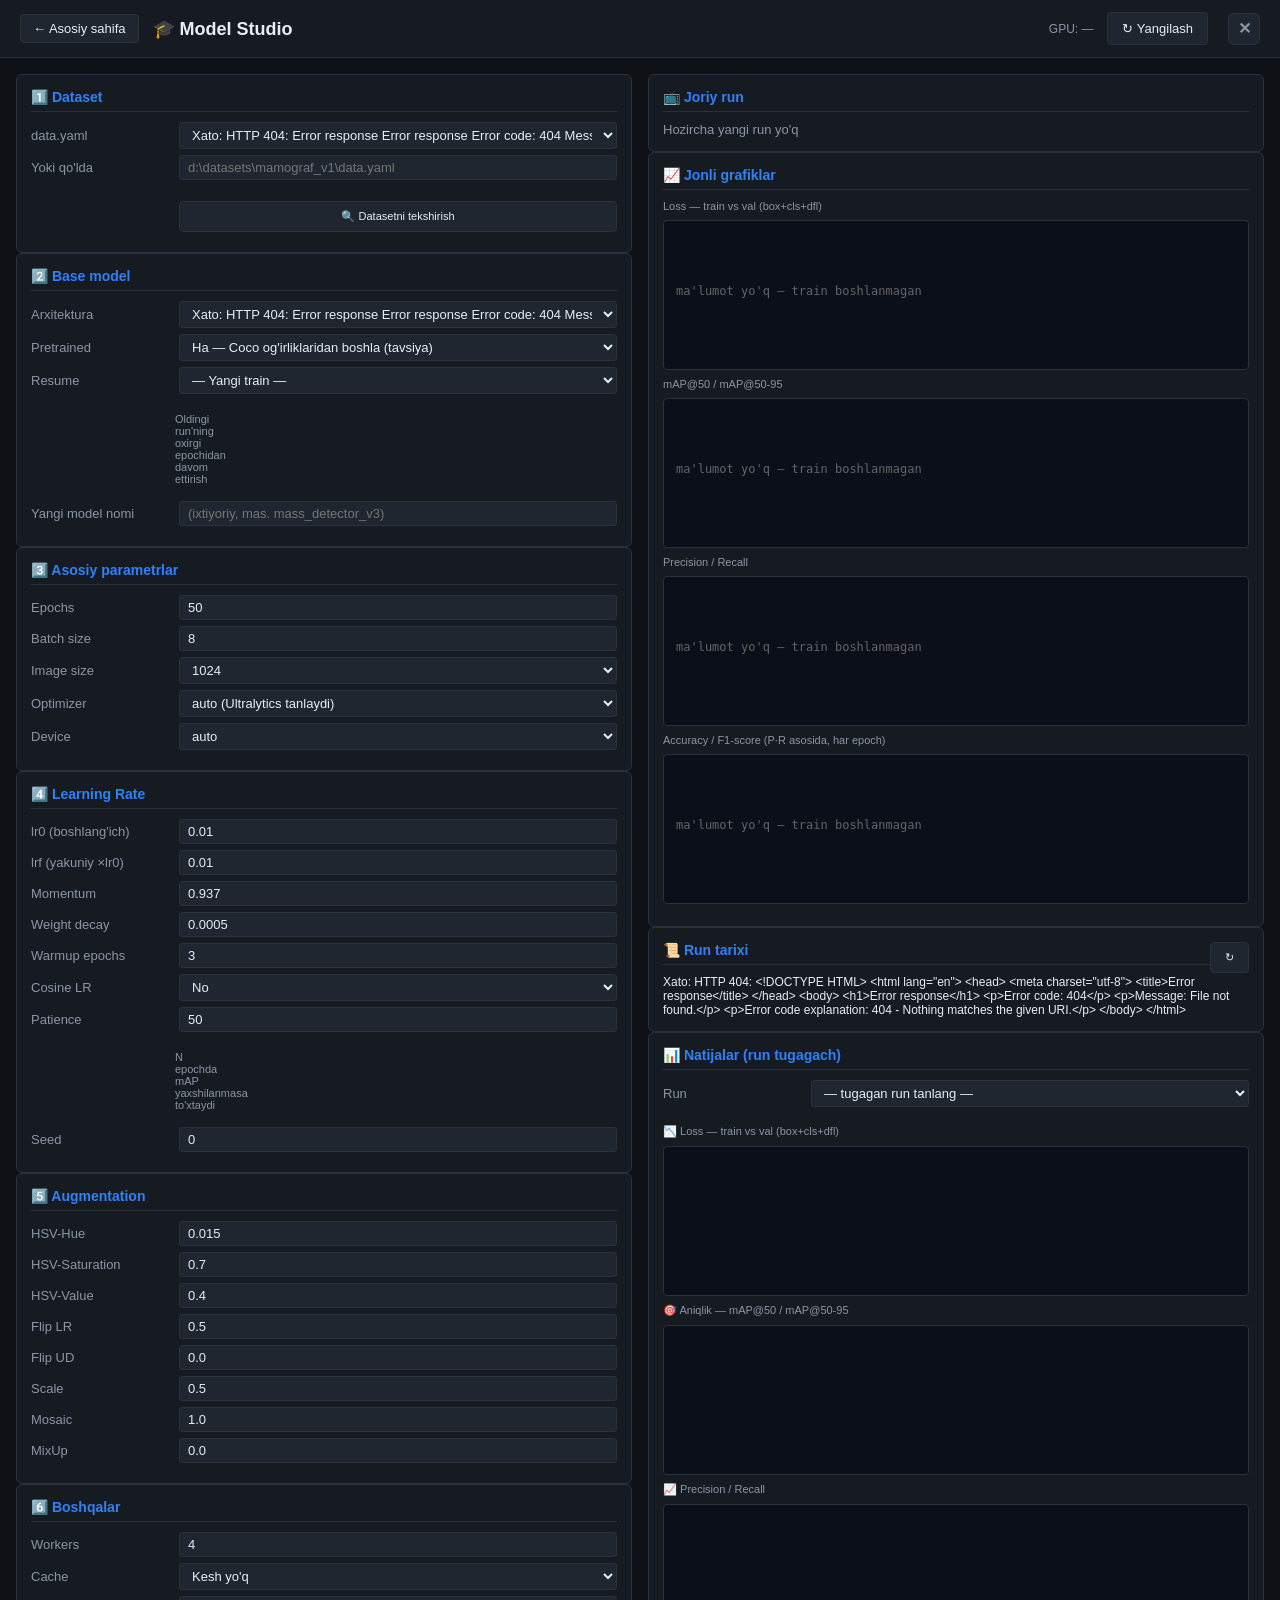
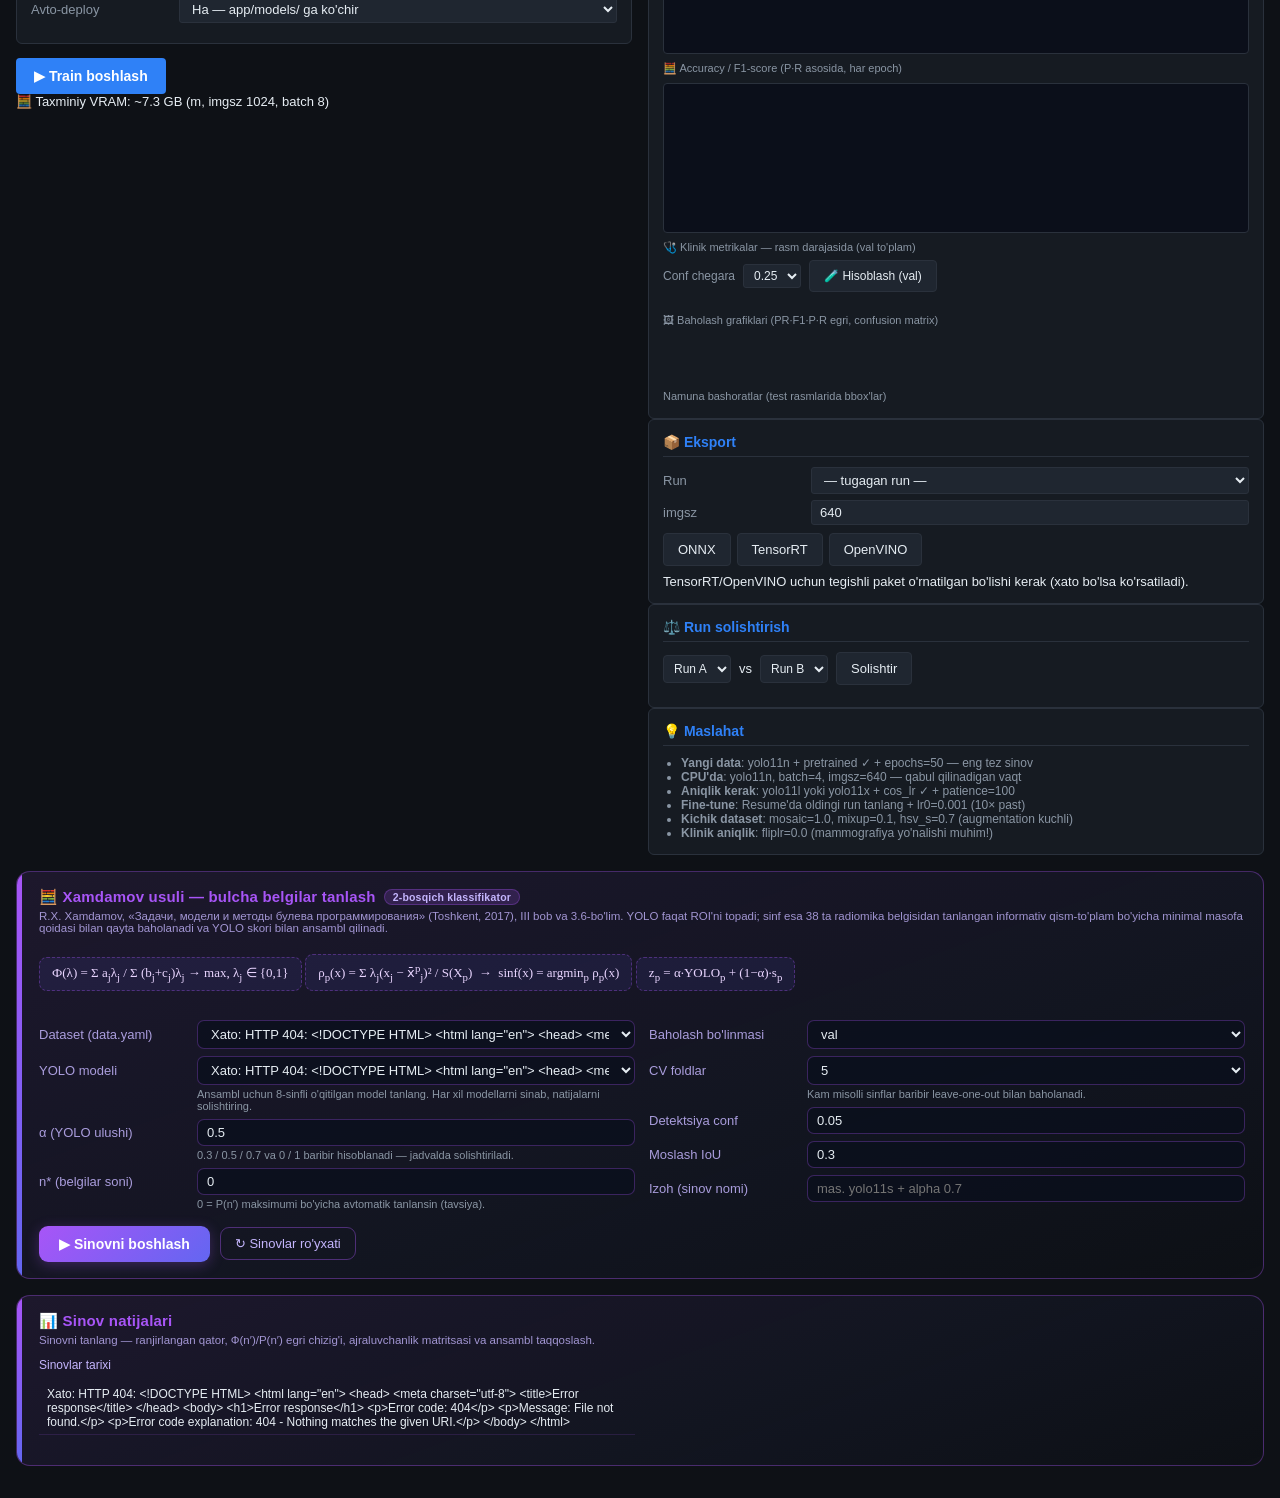
==== commit 45d21583: "Prod volume'dagi noyob o'zgarishlar dev'ga merge qilindi (xavfsizlik + boolfs UI) - main.py: prod ve" ====
--- a/app/static/train.html
+++ b/app/static/train.html
@@ -73,6 +73,77 @@
   .ts-mbars .mrow { display: grid; grid-template-columns: 118px 1fr 46px; gap: 6px; align-items: center; margin: 4px 0 }
   .ts-mbars .mtrack { height: 12px; background: var(--panel-2, #2a2f3e); border-radius: 6px; overflow: hidden }
   .ts-mbars .mfill { height: 100%; border-radius: 6px }
+
+  /* ══════════ BOOLFS — Xamdamov: bulcha belgilar ══════════
+     Ataylab boshqa rang (binafsha-siyoh) va boshqa shakl (chap chekkada
+     qalin gradient chiziq, kattaroq radius) — YOLO bo'limlaridan yaqqol ajralsin. */
+  :root { --bf: #a855f7; --bf-2: #6366f1; --bf-dim: #c4b5fd; }
+  .bf-wrap { grid-column: 1 / -1; }
+  .bf-section {
+    position: relative; background: linear-gradient(160deg, rgba(168,85,247,.10), rgba(99,102,241,.05) 60%, transparent);
+    border: 1px solid rgba(168,85,247,.35); border-radius: 14px; padding: 16px 18px 16px 22px;
+    margin-bottom: 16px; overflow: hidden;
+  }
+  .bf-section::before {   /* chap chekkadagi gradient "tasma" — asosiy vizual farq */
+    content: ""; position: absolute; left: 0; top: 0; bottom: 0; width: 5px;
+    background: linear-gradient(180deg, var(--bf), var(--bf-2));
+  }
+  .bf-section h2 {
+    font-size: 15px; margin: 0 0 4px; color: var(--bf); border: 0; padding: 0;
+    display: flex; align-items: center; gap: 8px; letter-spacing: .2px;
+  }
+  .bf-sub { font-size: 11.5px; color: var(--bf-dim); opacity: .8; margin: 0 0 12px }
+  .bf-formula {
+    font-family: "Cambria Math", Georgia, serif; font-size: 13px; color: #e9d5ff;
+    background: rgba(99,102,241,.10); border: 1px dashed rgba(168,85,247,.35);
+    border-radius: 8px; padding: 7px 12px; margin: 8px 0; display: inline-block;
+  }
+  .bf-grid { display: grid; grid-template-columns: 1fr 1fr; gap: 14px }
+  @media (max-width: 980px) { .bf-grid { grid-template-columns: 1fr } }
+  .bf-row { display: grid; grid-template-columns: 150px 1fr; gap: 8px; align-items: center; margin: 7px 0; font-size: 13px }
+  .bf-row label { color: var(--bf-dim); opacity: .85 }
+  .bf-row input, .bf-row select {
+    background: rgba(10,15,28,.75); color: var(--text); border: 1px solid rgba(168,85,247,.30);
+    border-radius: 7px; padding: 5px 9px; width: 100%; font-size: 13px; box-sizing: border-box;
+  }
+  .bf-row input:focus, .bf-row select:focus { outline: none; border-color: var(--bf) }
+  .bf-hint { grid-column: 1/-1; font-size: 11px; color: var(--muted); margin: -4px 0 2px 158px }
+  .bf-btn {
+    background: linear-gradient(135deg, var(--bf), var(--bf-2)); color: #fff; border: 0;
+    padding: 10px 20px; border-radius: 9px; font-size: 14px; font-weight: 600; cursor: pointer;
+    box-shadow: 0 3px 14px rgba(168,85,247,.28);
+  }
+  .bf-btn:disabled { opacity: .45; cursor: not-allowed; box-shadow: none }
+  .bf-btn-ghost {
+    background: transparent; color: var(--bf-dim); border: 1px solid rgba(168,85,247,.4);
+    padding: 8px 14px; border-radius: 9px; cursor: pointer; font-size: 13px;
+  }
+  .bf-btn-stop { background: #7a1f4f; color: #fff; border: 0; padding: 10px 18px; border-radius: 9px; cursor: pointer; font-weight: 600 }
+  .bf-prog { height: 7px; background: rgba(10,15,28,.7); border-radius: 5px; overflow: hidden; margin: 10px 0 4px }
+  .bf-prog i { display: block; height: 100%; background: linear-gradient(90deg, var(--bf-2), var(--bf)); width: 0; transition: width .4s }
+  .bf-log { font-family: monospace; font-size: 11px; background: rgba(10,15,28,.85); color: #d8b4fe;
+    border: 1px solid rgba(168,85,247,.2); padding: 8px 10px; border-radius: 8px; max-height: 190px;
+    overflow: auto; white-space: pre-wrap; margin-top: 8px }
+  .bf-cards { display: flex; gap: 9px; flex-wrap: wrap; margin: 12px 0 6px }
+  .bf-card { flex: 1; min-width: 92px; background: rgba(99,102,241,.10); border: 1px solid rgba(168,85,247,.28);
+    border-radius: 10px; padding: 9px 7px; text-align: center }
+  .bf-card .v { font-size: 19px; font-weight: 700; color: #e9d5ff; line-height: 1.15 }
+  .bf-card .l { font-size: 10px; color: var(--muted); margin-top: 3px }
+  .bf-card.win { background: rgba(34,197,94,.12); border-color: rgba(34,197,94,.4) }
+  .bf-card.win .v { color: #4ade80 }
+  .bf-tbl { width: 100%; border-collapse: collapse; font-size: 12px; margin-top: 6px }
+  .bf-tbl th, .bf-tbl td { padding: 5px 8px; border-bottom: 1px solid rgba(168,85,247,.15); text-align: left }
+  .bf-tbl th { color: var(--bf-dim); font-weight: 600; background: rgba(99,102,241,.10) }
+  .bf-tbl tr:hover td { background: rgba(168,85,247,.06) }
+  .bf-tbl td.num { text-align: right; font-variant-numeric: tabular-nums }
+  .bf-best td { background: rgba(34,197,94,.10) !important; color: #4ade80; font-weight: 600 }
+  .bf-runs { max-height: 210px; overflow: auto }
+  .bf-runs tr { cursor: pointer }
+  .bf-fig { max-width: 100%; border-radius: 10px; border: 1px solid rgba(168,85,247,.25); margin: 8px 0; display: block }
+  .bf-badge { display: inline-block; background: rgba(168,85,247,.18); color: var(--bf-dim);
+    border: 1px solid rgba(168,85,247,.3); padding: 1px 8px; border-radius: 20px; font-size: 10.5px }
+  .bf-st-done { color: #4ade80 } .bf-st-failed { color: #ef4444 }
+  .bf-st-running { color: var(--bf) } .bf-st-stopped, .bf-st-interrupted { color: #f59e0b }
 </style>
 </head>
 <body>
@@ -299,7 +370,7 @@
       <div id="cmpResult" style="font-size:12px"></div>
     </div>
 
-    <div class="ts-section">
+    <div class="ts-section" id="tipsSection">
       <h2>💡 Maslahat</h2>
       <ul style="font-size:12px;color:var(--muted);padding-left:18px;margin:0">
         <li><strong>Yangi data</strong>: yolo11n + pretrained ✓ + epochs=50 — eng tez sinov</li>
@@ -312,8 +383,104 @@
     </div>
   </div>
 
+  <!-- ══════════════════════════════════════════════════════════════════
+       BOOLFS — Xamdamov: bulcha dasturlash asosida informativ belgilar
+       (ikkinchi bosqich klassifikator + YOLO ansambli)
+       ══════════════════════════════════════════════════════════════════ -->
+  <div class="bf-wrap">
+
+    <div class="bf-section">
+      <h2>🧮 Xamdamov usuli — bulcha belgilar tanlash <span class="bf-badge">2-bosqich klassifikator</span></h2>
+      <p class="bf-sub">
+        R.X. Xamdamov, «Задачи, модели и методы булева программирования» (Toshkent, 2017), III bob va 3.6-bo'lim.
+        YOLO faqat ROI'ni topadi; sinf esa 38 ta radiomika belgisidan tanlangan informativ qism-to'plam bo'yicha
+        minimal masofa qoidasi bilan qayta baholanadi va YOLO skori bilan ansambl qilinadi.
+      </p>
+      <div class="bf-formula">Ф(λ) = Σ a<sub>j</sub>λ<sub>j</sub> / Σ (b<sub>j</sub>+c<sub>j</sub>)λ<sub>j</sub> → max, λ<sub>j</sub> ∈ {0,1}</div>
+      <div class="bf-formula">ρ<sub>p</sub>(x) = Σ λ<sub>j</sub>(x<sub>j</sub> − x̄<sup>p</sup><sub>j</sub>)² / S(X<sub>p</sub>) &nbsp;→&nbsp; sinf(x) = argmin<sub>p</sub> ρ<sub>p</sub>(x)</div>
+      <div class="bf-formula">z<sub>p</sub> = α·YOLO<sub>p</sub> + (1−α)·s<sub>p</sub></div>
+
+      <div class="bf-grid" style="margin-top:14px">
+        <!-- Konfiguratsiya -->
+        <div>
+          <div class="bf-row">
+            <label>Dataset (data.yaml)</label>
+            <select id="bfDataset"><option value="">— yuklanmoqda —</option></select>
+          </div>
+          <div class="bf-row">
+            <label>YOLO modeli</label>
+            <select id="bfWeights"><option value="">— ansamblsiz (faqat boolfs) —</option></select>
+          </div>
+          <div class="bf-hint">Ansambl uchun 8-sinfli o'qitilgan model tanlang. Har xil modellarni sinab, natijalarni solishtiring.</div>
+          <div class="bf-row">
+            <label>α (YOLO ulushi)</label>
+            <input type="number" id="bfAlpha" value="0.5" step="0.1" min="0" max="1" />
+          </div>
+          <div class="bf-hint">0.3 / 0.5 / 0.7 va 0 / 1 baribir hisoblanadi — jadvalda solishtiriladi.</div>
+          <div class="bf-row">
+            <label>n* (belgilar soni)</label>
+            <input type="number" id="bfNstar" value="0" min="0" max="38" />
+          </div>
+          <div class="bf-hint">0 = P(n′) maksimumi bo'yicha avtomatik tanlansin (tavsiya).</div>
+        </div>
+        <div>
+          <div class="bf-row">
+            <label>Baholash bo'linmasi</label>
+            <select id="bfSplit"><option value="val" selected>val</option><option value="train">train</option></select>
+          </div>
+          <div class="bf-row">
+            <label>CV foldlar</label>
+            <select id="bfFolds">
+              <option value="3">3</option><option value="5" selected>5</option><option value="10">10</option>
+            </select>
+          </div>
+          <div class="bf-hint">Kam misolli sinflar baribir leave-one-out bilan baholanadi.</div>
+          <div class="bf-row">
+            <label>Detektsiya conf</label>
+            <input type="number" id="bfConf" value="0.05" step="0.01" min="0.01" max="0.9" />
+          </div>
+          <div class="bf-row">
+            <label>Moslash IoU</label>
+            <input type="number" id="bfIou" value="0.3" step="0.05" min="0.1" max="0.9" />
+          </div>
+          <div class="bf-row">
+            <label>Izoh (sinov nomi)</label>
+            <input type="text" id="bfNote" placeholder="mas. yolo11s + alpha 0.7" />
+          </div>
+        </div>
+      </div>
+
+      <div style="display:flex;gap:10px;align-items:center;margin-top:14px;flex-wrap:wrap">
+        <button class="bf-btn" id="bfRunBtn">▶ Sinovni boshlash</button>
+        <button class="bf-btn-stop" id="bfStopBtn" hidden>⏹ To'xtatish</button>
+        <button class="bf-btn-ghost" id="bfRefreshBtn">↻ Sinovlar ro'yxati</button>
+        <span class="ts-status" id="bfStatus"></span>
+      </div>
+      <div class="bf-prog" id="bfProgWrap" hidden><i id="bfProg"></i></div>
+      <div class="bf-log" id="bfLog" hidden></div>
+    </div>
+
+    <div class="bf-section">
+      <h2>📊 Sinov natijalari</h2>
+      <p class="bf-sub">Sinovni tanlang — ranjirlangan qator, Ф(n′)/P(n′) egri chizig'i, ajraluvchanlik matritsasi va ansambl taqqoslash.</p>
+      <div class="bf-grid">
+        <div>
+          <div style="font-size:12px;color:var(--bf-dim);margin-bottom:4px">Sinovlar tarixi</div>
+          <div class="bf-runs"><table class="bf-tbl" id="bfRunsTable"><tr><td>yuklanmoqda…</td></tr></table></div>
+        </div>
+        <div>
+          <div id="bfSummary" class="bf-cards"></div>
+          <div id="bfAlphaTable"></div>
+        </div>
+      </div>
+      <div id="bfResult" style="margin-top:14px"></div>
+    </div>
+
+  </div>
+
 </div>
 
 <script src="train.js"></script>
+<script src="boolfs.js"></script>
 </body>
 </html>
